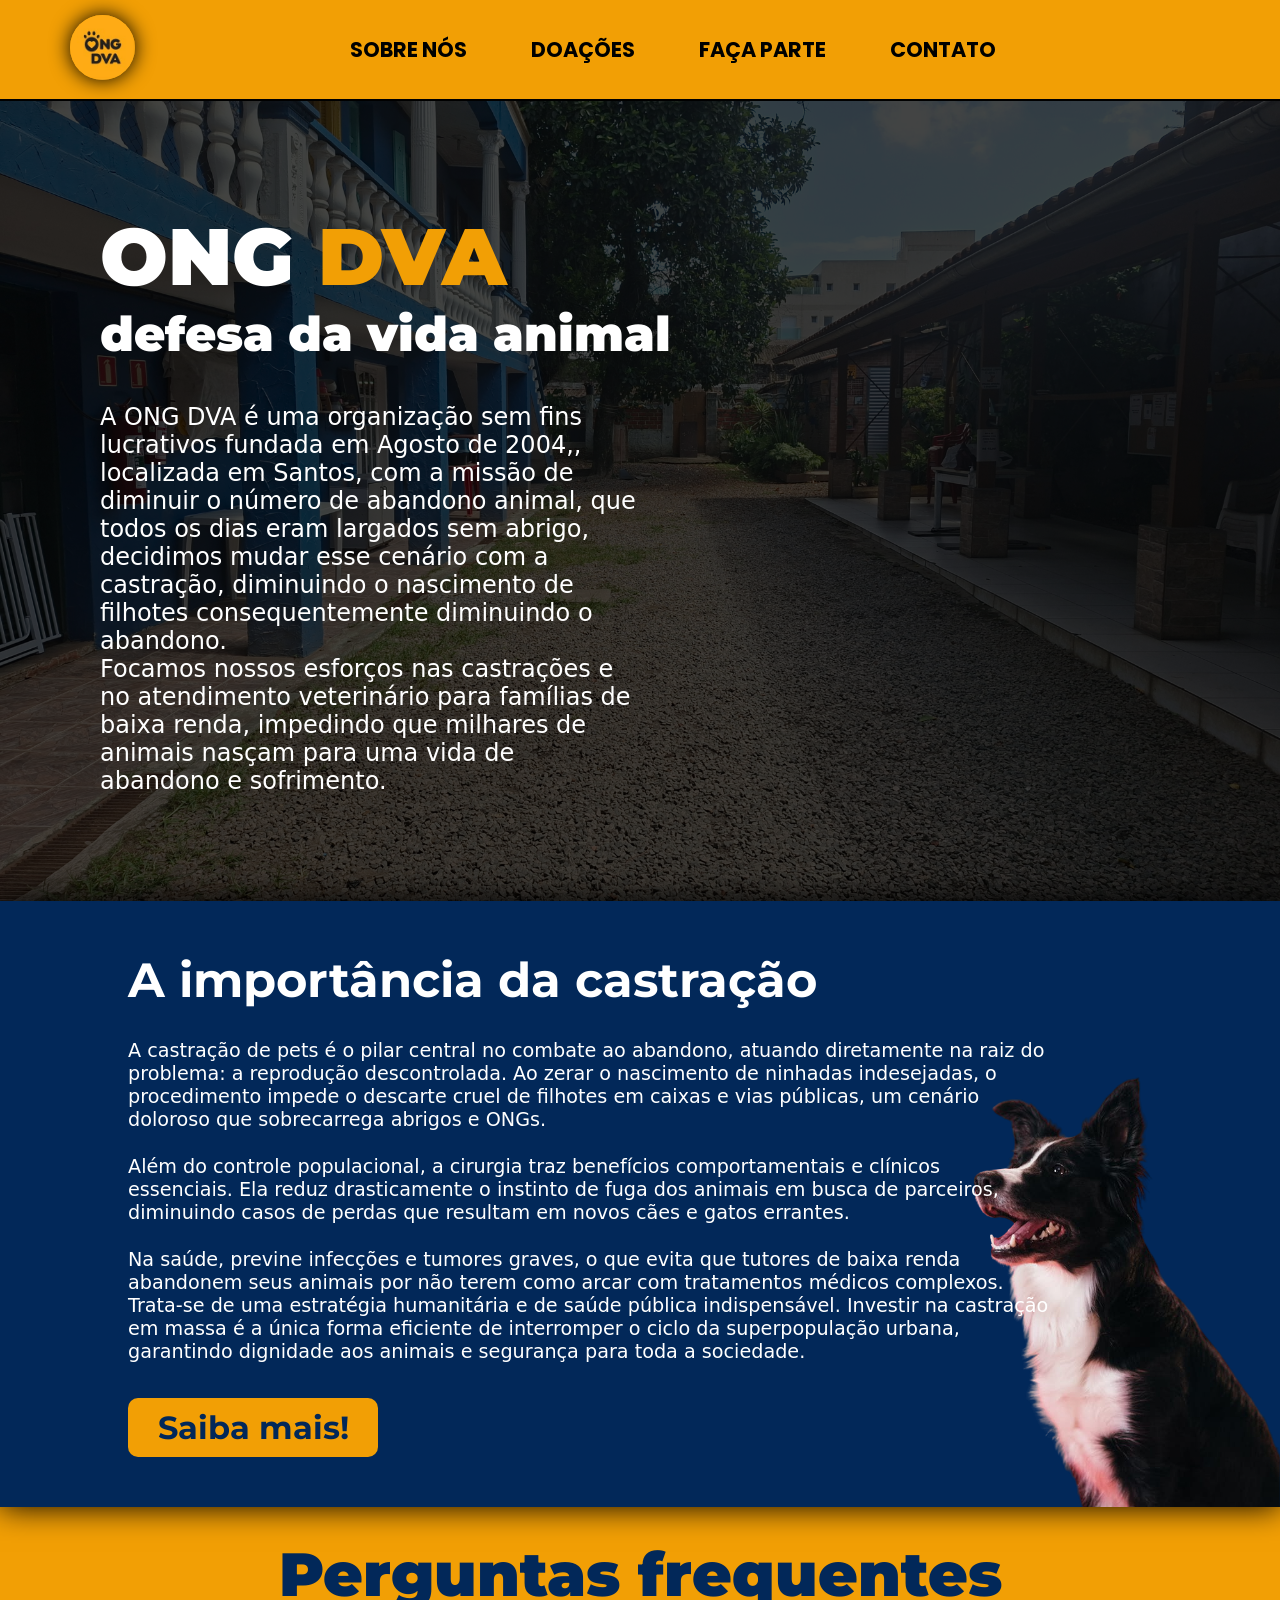
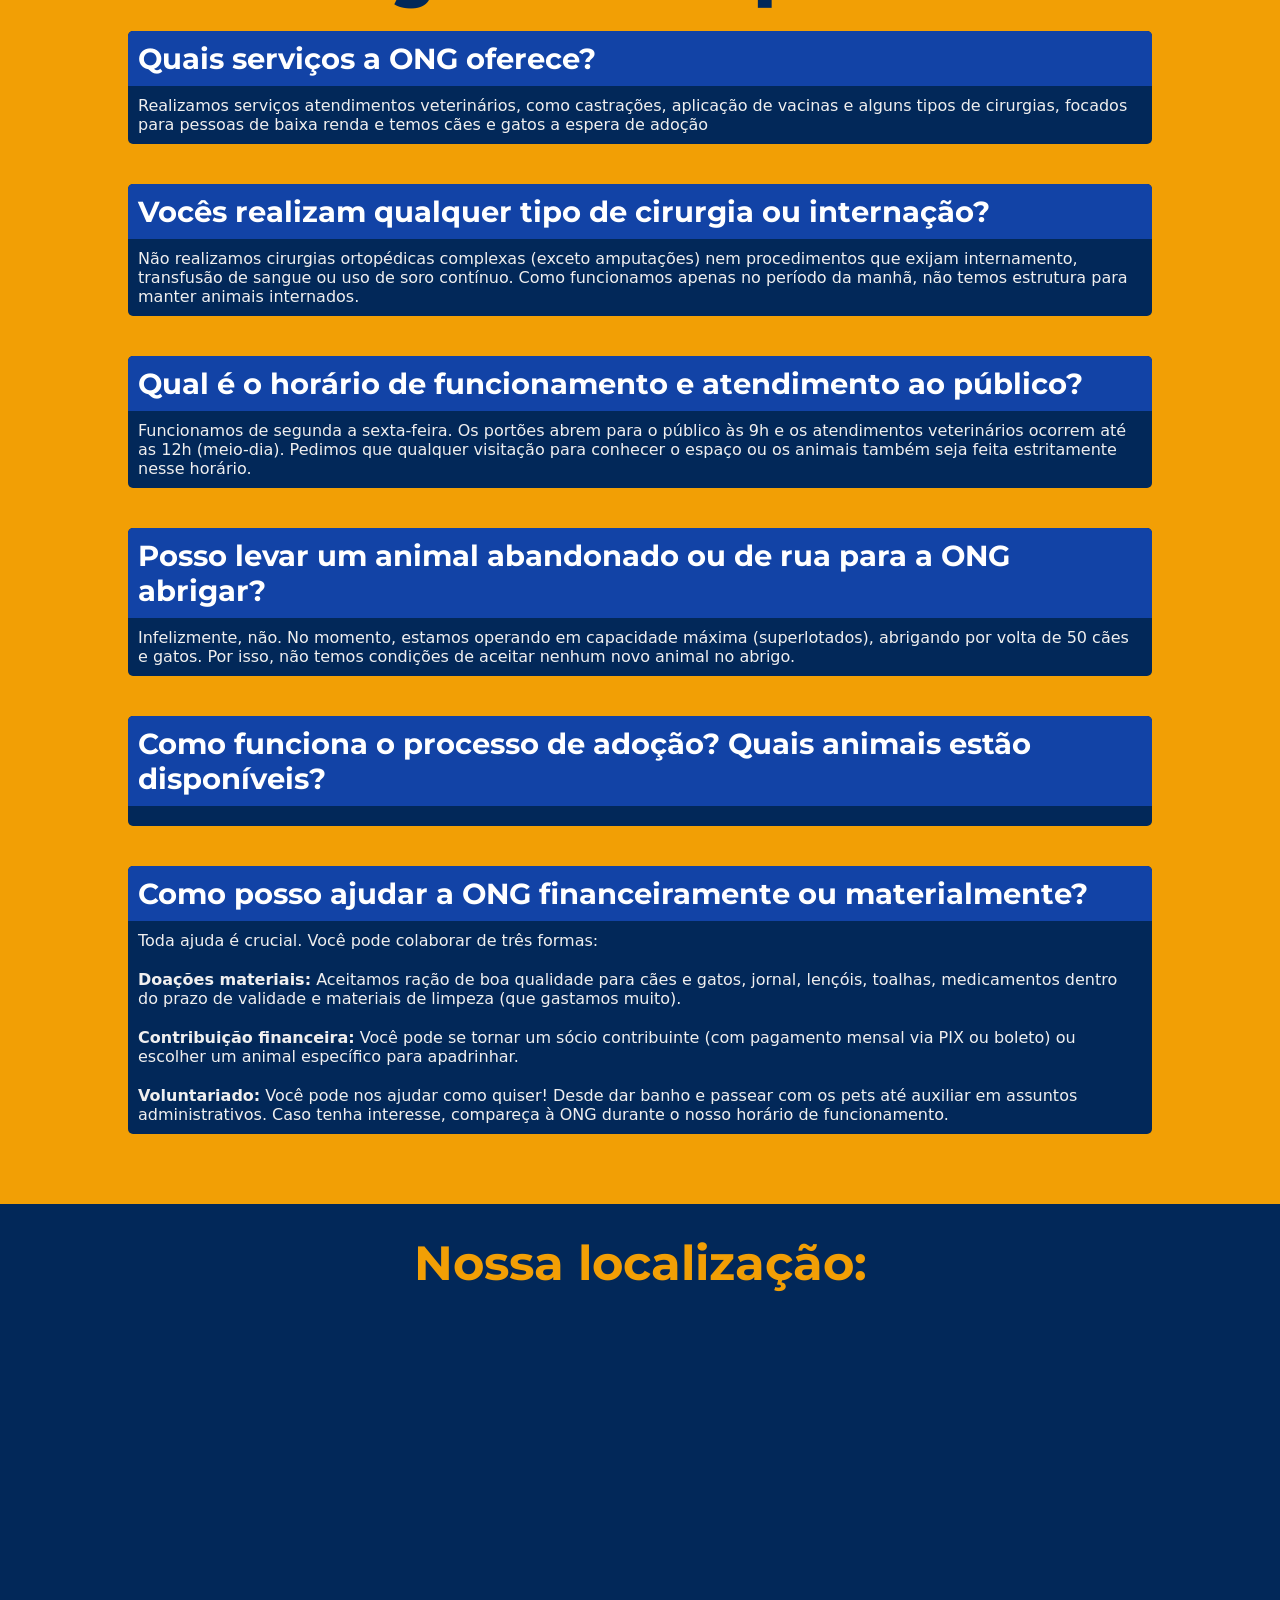
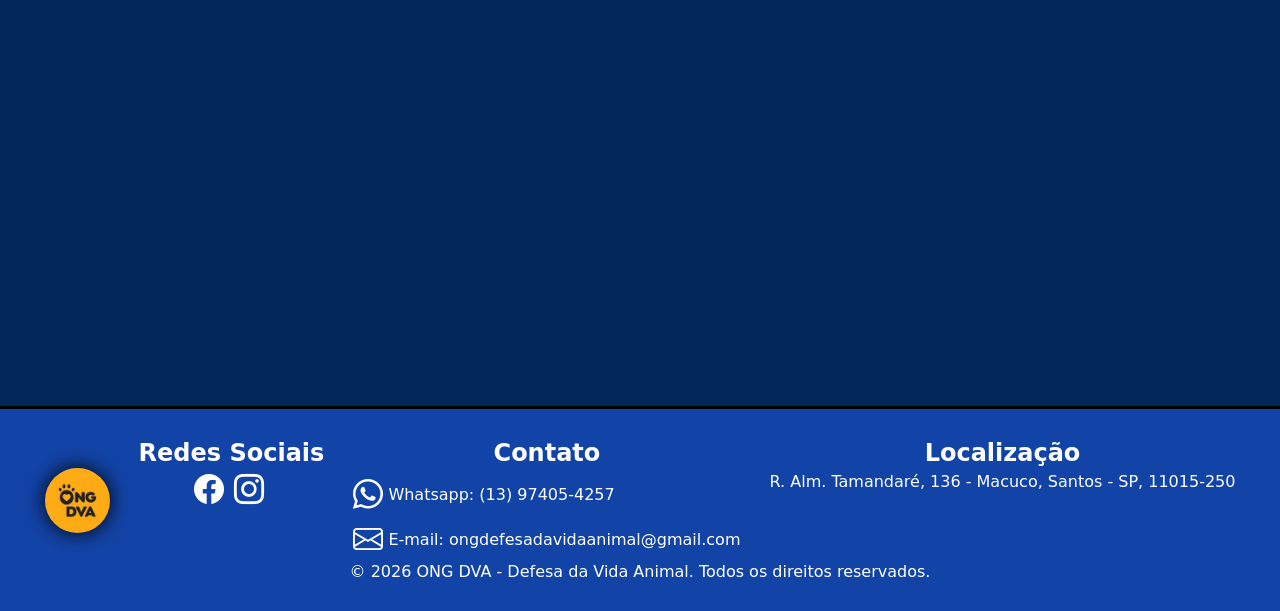
==== index.html @ ba65dbc0 "Update index.html" ====
<!DOCTYPE html>
<html lang="pt-br">
<head>
    <meta charset="UTF-8">
    <meta name="viewport" content="width=device-width, initial-scale=1.0">
    <link rel="stylesheet" href="css/main.css">
    <link rel="shortcut icon" href="img/favicon.ico" type="image/x-icon">
    <link rel="stylesheet" href="https://cdn.jsdelivr.net/npm/bootstrap-icons@1.13.1/font/bootstrap-icons.min.css">
    <title>ONG DVA</title>
</head>
<body>
    <header>
        <aside>
            <a href="index.html"><img src="img/logo.jpg" alt="logo da ONG DVA" class="logo-customizada"></a>
        </aside>
        <nav>
            <ul>
                <li><a href="sobre-nos.html">SOBRE NÓS</a></li>
                <li><a href="doacoes.html">DOAÇÕES</a></li>
                <li><a href="voluntario.html">FAÇA PARTE</a></li>
                <li><a href="contato.html">CONTATO</a></li>
            </ul>
        </nav>
        <aside></aside>
    </header>
    <section id="sobre-nos">
        <aside id="texto-sobre-nos">
            <h1>ONG <span id="texto-destaque">DVA</span></h1>
            <h2>defesa da vida animal</h2>
            <p>A ONG DVA é uma organização sem fins lucrativos fundada em Agosto de 2004,, localizada em Santos, com a missão de diminuir o número de abandono animal, que todos os dias eram largados sem abrigo, decidimos mudar esse cenário com a castração, diminuindo o nascimento de filhotes consequentemente diminuindo o abandono.</p>
            <p>Focamos nossos esforços nas castrações e no atendimento veterinário para famílias de baixa renda, impedindo que milhares de animais nasçam para uma vida de abandono e sofrimento.</p>
        </aside>
    </section>
    <main>
        <section id="castracao">
            <aside id="texto-castracao">
                <h2>A importância da castração</h2>
                <p>
                    A castração de pets é o pilar central no combate ao abandono, atuando diretamente na raiz do problema: a reprodução descontrolada. Ao zerar o nascimento de ninhadas indesejadas, o procedimento impede o descarte cruel de filhotes em caixas e vias públicas, um cenário doloroso que sobrecarrega abrigos e ONGs.
                </p> <br>
                <p>
                    Além do controle populacional, a cirurgia traz benefícios comportamentais e clínicos essenciais. Ela reduz drasticamente o instinto de fuga dos animais em busca de parceiros, diminuindo casos de perdas que resultam em novos cães e gatos errantes.
                </p> <br>
                <p>
                    Na saúde, previne infecções e tumores graves, o que evita que tutores de baixa renda abandonem seus animais por não terem como arcar com tratamentos médicos complexos. Trata-se de uma estratégia humanitária e de saúde pública indispensável. Investir na castração em massa é a única forma eficiente de interromper o ciclo da superpopulação urbana, garantindo dignidade aos animais e segurança para toda a sociedade.
                </p>
                <a href="#" id="link-saiba-mais-castracao">Saiba mais!</a>
            </aside>
        </section>
        <article id="perguntas-frequentes">
            <h2>Perguntas frequentes</h2>
            <section id="perguntas-frequentes-posicionamento">
                <aside class="caixas-perguntas-frequentes">
                    <h3>Quais serviços a ONG oferece?</h3>
                    <p>Realizamos serviços atendimentos veterinários, como castrações, aplicação de vacinas e alguns tipos de cirurgias, focados para pessoas de baixa renda e temos cães e gatos a espera de adoção</p>
                </aside>
                <aside class="caixas-perguntas-frequentes">
                    <h3>Vocês realizam qualquer tipo de cirurgia ou internação?</h3>
                    <p>Não realizamos cirurgias ortopédicas complexas (exceto amputações) nem procedimentos que exijam internamento, transfusão de sangue ou uso de soro contínuo. Como funcionamos apenas no período da manhã, não temos estrutura para manter animais internados.</p>
                </aside>
                <aside class="caixas-perguntas-frequentes">
                    <h3>Qual é o horário de funcionamento e atendimento ao público?</h3>
                    <p>Funcionamos de segunda a sexta-feira. Os portões abrem para o público às 9h e os atendimentos veterinários ocorrem até as 12h (meio-dia). Pedimos que qualquer visitação para conhecer o espaço ou os animais também seja feita estritamente nesse horário.</p>
                </aside>
                <aside class="caixas-perguntas-frequentes">
                    <h3>Posso levar um animal abandonado ou de rua para a ONG abrigar?</h3>
                    <p>Infelizmente, não. No momento, estamos operando em capacidade máxima (superlotados), abrigando por volta de 50 cães e gatos. Por isso, não temos condições de aceitar nenhum novo animal no abrigo.</p>
                </aside>
                <aside class="caixas-perguntas-frequentes">
                    <h3>Como funciona o processo de adoção? Quais animais estão disponíveis?</h3>
                    <p></p>
                </aside>
                <aside class="caixas-perguntas-frequentes">
                    <h3>Como posso ajudar a ONG financeiramente ou materialmente?</h3>
                    <p>Toda ajuda é crucial. Você pode colaborar de três formas:</p>
                    <ul>
                        <li><b>Doações materiais:</b> Aceitamos ração de boa qualidade para cães e gatos, jornal, lençóis, toalhas, medicamentos dentro do prazo de validade e materiais de limpeza (que gastamos muito).</li>
                        <li><b>Contribuição financeira:</b> Você pode se tornar um sócio contribuinte (com pagamento mensal via PIX ou boleto) ou escolher um animal específico para apadrinhar.</li>
                        <li><b>Voluntariado:</b> Você pode nos ajudar como quiser! Desde dar banho e passear com os pets até auxiliar em assuntos administrativos. Caso tenha interesse, compareça à ONG durante o nosso horário de funcionamento.</li>
                    </ul>
                </aside>
            </section>
        </article>
        <article id="localizacao">
            <h2>Nossa localização:</h2>
            <iframe src="https://www.google.com/maps/embed?pb=!1m18!1m12!1m3!1d3645.978477484221!2d-46.309257699999996!3d-23.961201199999994!2m3!1f0!2f0!3f0!3m2!1i1024!2i768!4f13.1!3m3!1m2!1s0x94ce03b6b7992363%3A0x129e74a669c9f2c8!2sONG%20Defesa%20da%20Vida%20Animal!5e0!3m2!1spt-BR!2sbr!4v1779477506217!5m2!1spt-BR!2sbr" width="80%" height="650" style="border:0;" allowfullscreen="" loading="lazy" referrerpolicy="no-referrer-when-downgrade"></iframe>
        </article>
    </main>
    <footer>
        <div id="posicao-footer">
            <img src="img/logo.jpg" alt="logo da ONG DVA" class="logo-customizada">
            <aside class="footer-box">
                <h3>Redes Sociais</h3>
                <a href=""><i class="bi bi-facebook"></i></a>
                <a href=""><i class="bi bi-instagram"></i></a>
            </aside>
            <aside class="footer-box">
                <h3>Contato</h3>
                <div class="contato">
                    <i class="bi bi-whatsapp"></i>
                    <p>Whatsapp: (13) 97405-4257</p>
                </div>
                <div class="contato">
                    <i class="bi bi-envelope"></i>
                    <p>E-mail: ongdefesadavidaanimal@gmail.com</p>
                </div>
            </aside>
            <aside class="footer-box">
                <h3>Localização</h3>
                <p>R. Alm. Tamandaré, 136 - Macuco, Santos - SP, 11015-250</p>
            </aside>
        </div>
        <p>© 2026 ONG DVA - Defesa da Vida Animal. Todos os direitos reservados.</p>
    </footer>
</body>
</html>
---- css/main.css ----
@import url('https://fonts.googleapis.com/css2?family=Nunito:ital,wght@0,200..1000;1,200..1000&display=swap');

@import url('https://fonts.googleapis.com/css2?family=Montserrat:ital,wght@0,100..900;1,100..900&display=swap');

@import url('https://fonts.googleapis.com/css2?family=Poppins:ital,wght@0,100;0,200;0,300;0,400;0,500;0,600;0,700;0,800;0,900;1,100;1,200;1,300;1,400;1,500;1,600;1,700;1,800;1,900&display=swap');

@import url("https://cdn.jsdelivr.net/npm/bootstrap-icons@1.13.1/font/bootstrap-icons.min.css");

:root{ /* Isso são variáveis no CSS */
    --cor-de-fundo: #f29f05;
    --laranja-secundario-claro: #f28705;
    --marrom-secundario: #734a27;
    --cor-titulo: #022859;
    --azul-claro: #1243a6;
    --fonte-titulo: "Montserrat", sans-serif;
    --fonte-secundaria: "Poppins", sans-serif;
}

*{  /* Isso é reset no CSS da página, então eu deixei todos os itens com 0 de margin e padding, fica mais fácil de trabalhar */
    margin: 0px;
    padding: 0px;
    box-sizing: border-box; 
}
body{
    background-color: var(--cor-de-fundo); /* Como se utiliza a varivel */
    font-family: system-ui, -apple-system, BlinkMacSystemFont, 'Segoe UI', Roboto, Oxygen, Ubuntu, Cantarell, 'Open Sans', 'Helvetica Neue', sans-serif;
}

/* Começo do header */

header{
    padding: 15px 70px;
    display: flex; /* Isso é um posicionamento de página chamado Flexbox */
    justify-content: space-between; /* esse justify é uma forma de falar pro flex box, como vai ficar o posicionamento */
    border-bottom: 2px solid black;
}
.logo-customizada{
    border-radius: 50%; /* Arredondamento das bordas do bloco */
    width: 65px;
    height: 65px;
    /*border: 2px solid black; /* borda */
    box-shadow: 0px 0px 20px black;
    align-self: center;
}
nav{
    width: 700px;
    display: flex;
    justify-content: space-between;
    align-items: center;
    gap: 10px; /* Gap é o quanto vai ficar a distancia de cada elemento que está sendo aplicado o flexbox */
}
nav > ul{
    width: 100%;
    display: flex;
    justify-content: space-between;
    list-style-type: none; /* Isso aqui tira as bolinhas que ficam quando se cria a lista */
    font-family: var(--fonte-secundaria); /* Exemplo de como se utiliza uma varivel de fonte */
    font-weight: bold;
    font-size: 1.3em; /* "em" é um tipo de medida, como o px por exemplo */
    
}
nav > ul > li > a{
    transition: 0.5s; /* transition serve para dizer o tempo que a animação do hover, vai durar, quanto mais você colocar, mas lento vai ficar a transição para a propriedade que foi colocada no hover */
    padding: 10px 17px;
    border-radius: 20px;
    color: black;
    text-decoration: none; /* o link fica com um faixa embaixo como padrão, isso aqui tira essa faixa */
}
nav > ul > li > a:hover{
    box-shadow: 0px 0px 30px black;
}

/* Começo do main */

#sobre-nos{
    width: 100%;
    height: 800px;
    background-size: cover;
    background-position: center;
    background-repeat: no-repeat;
    background-image: url(../img/ong-dva-entrada.jpg);
}
#texto-sobre-nos{
    padding: 100px;
    background-color: rgba(0, 0, 0, 0.733);
    display: flex;
    flex-direction: column;
    justify-content: center;
    width: 100%;
    height: 100%;
}
#texto-sobre-nos > h1, 
#texto-sobre-nos > h2{
    color: white;
    font-family: var(--fonte-titulo);
    font-weight: 900;
}
#texto-sobre-nos > h1{
    font-size: 5em;    
}
#texto-sobre-nos > h2{
    font-size: 3em;
    margin-bottom: 40px;
}
#texto-sobre-nos > p{
    font-size: 1.5em;
    color: white;
    width: 50%;
}
#texto-destaque{
    color: var(--cor-de-fundo);
}

#castracao{
    
    background-color: var(--cor-titulo);
    background-image: url(../img/dog-background.png);
    background-repeat: no-repeat;
    background-position: right bottom;
    background-size: 400px;

    box-shadow: 0px 0px 30px black;
}

#texto-castracao{
    color: white;
    margin: auto;
    padding: 50px 0px;
    width: 80%;
    display: flex;
    flex-direction: column;
    justify-content: space-between;
}
#texto-castracao > h2{
    font-family: var(--fonte-titulo);
    font-size: 3em;
    margin-bottom: 30px;
}
#texto-castracao > p{
    font-size: 1.2em;
    margin-bottom: 5px;
    width: 90%;
}
#link-saiba-mais-castracao{
    text-decoration: none;
    background-color: var(--cor-de-fundo);
    width: 250px;
    text-align: center;
    font-family: var(--fonte-titulo);
    font-size: 2em;
    font-weight: bolder;
    color: var(--cor-titulo);
    padding: 10px 20px;
    border-radius: 10px;
    margin-top: 30px;
}
#perguntas-frequentes{
    margin-top: 30px;
}
#perguntas-frequentes > h2{
    text-align: center;
    font-size: 3.8em;
    font-family: var(--fonte-titulo);
    color: var(--cor-titulo);
    font-weight: 900;
}
#perguntas-frequentes-posicionamento{
    display: flex;
    justify-content: space-evenly;
    flex-wrap: wrap;

}
.caixas-perguntas-frequentes{
    width: 80%;
    display: flex;
    flex-direction: column;
    margin: 20px;
    background-color: var(--cor-titulo);
    color: black;
    border-radius: 5px;
    overflow: hidden;
}
.caixas-perguntas-frequentes > h3{
    background-color: var(--azul-claro);
    padding: 10px;
    color: white;
    font-family: var(--fonte-titulo);
    font-size: 1.8em;
}
.caixas-perguntas-frequentes > p, li{
    padding: 10px;
    color: rgb(240, 239, 239);
}
#localizacao{
    margin-top: 50px;
    text-align: center;
    background-color: var(--cor-titulo);
    padding: 30px 0px;
}
#localizacao > h2{
    font-family: var(--fonte-titulo);
    font-size: 3em;
    margin-bottom: 30px;
    color: var(--cor-de-fundo);
}
/* Começo do footer */

footer{
    background-color: var(--azul-claro);
    color: white;
    padding: 0px 10px 10px 10px;
    text-align: center;
    padding: 30px;
    border-top: 3px solid black;
}
#posicao-footer{
    display: flex;
    justify-content: space-around;
}
.bi {
    color: white;
    font-size: 30px;
    margin: 5px 5px 5px 0px;
}
.footer-box > h3{
    margin-bottom: 5px;
    font-size: 1.5em;
}
.contato{
    display: flex;
    align-items: center;
}
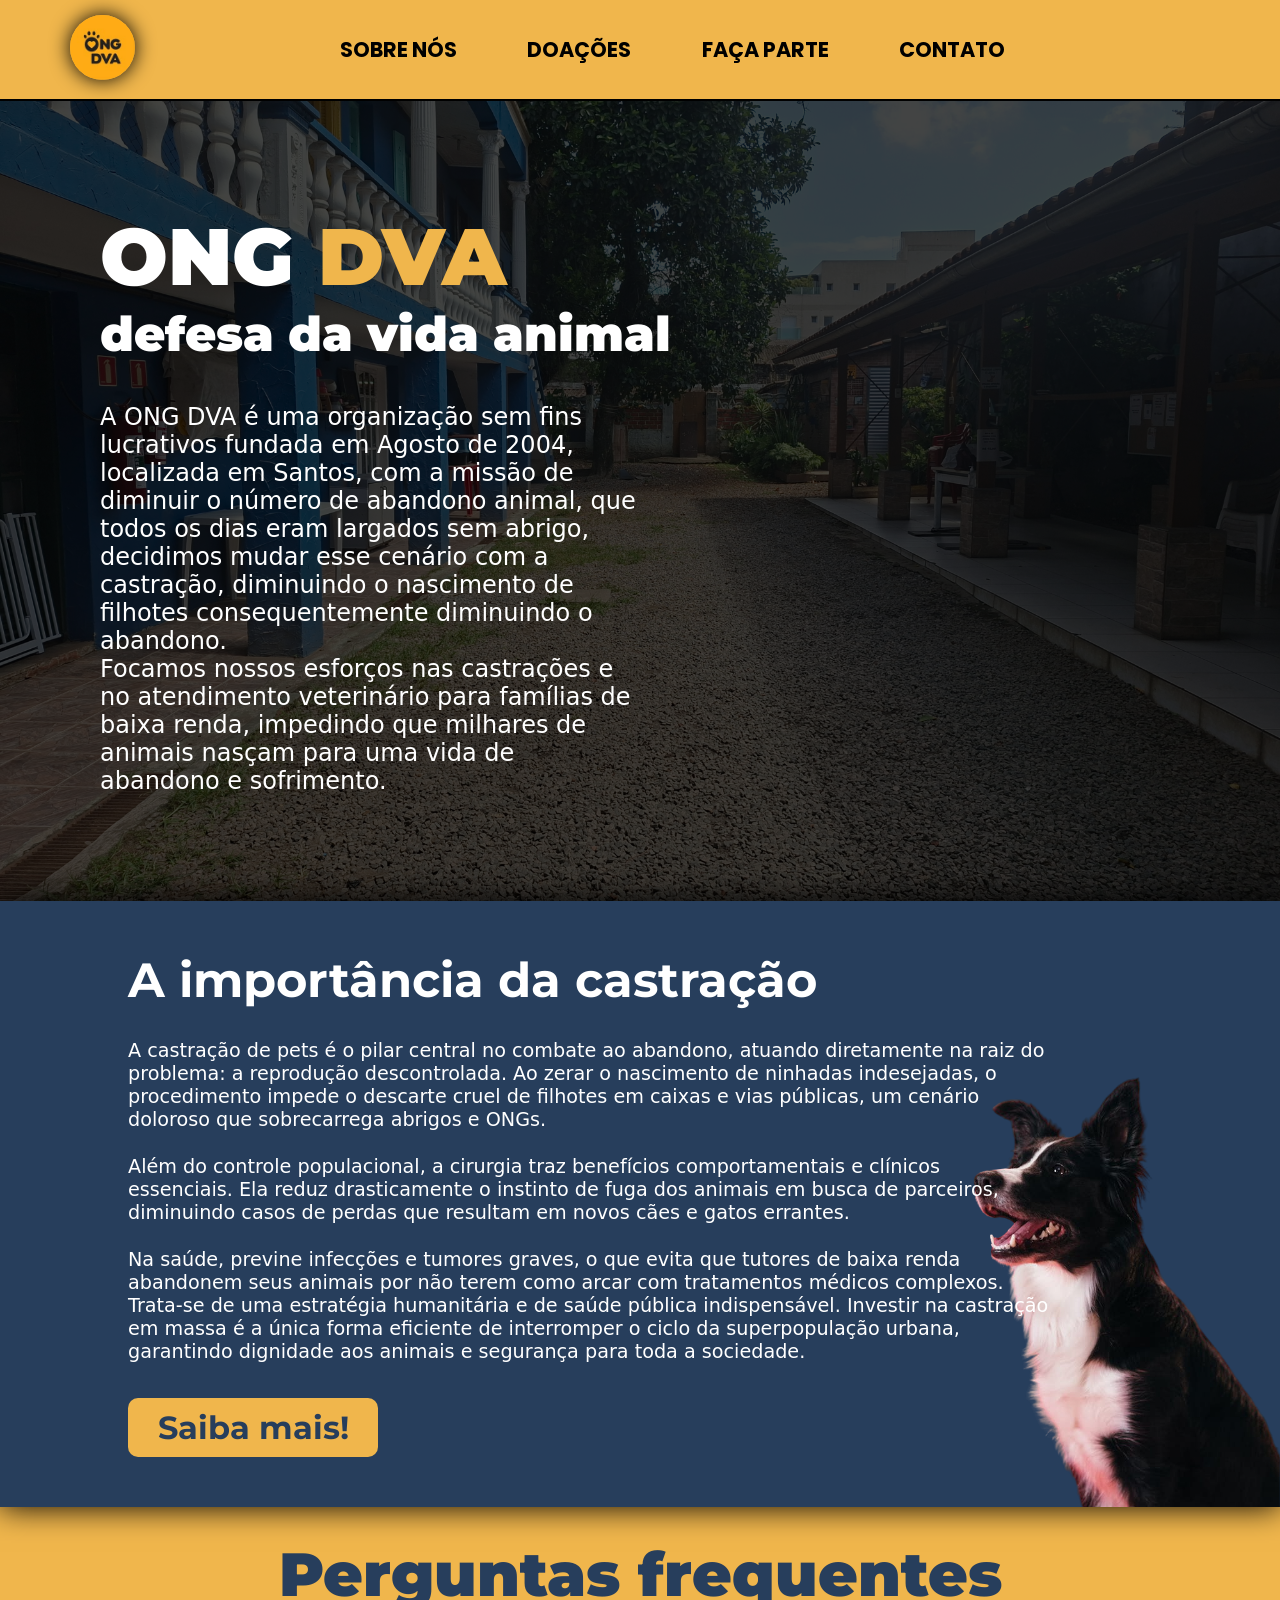
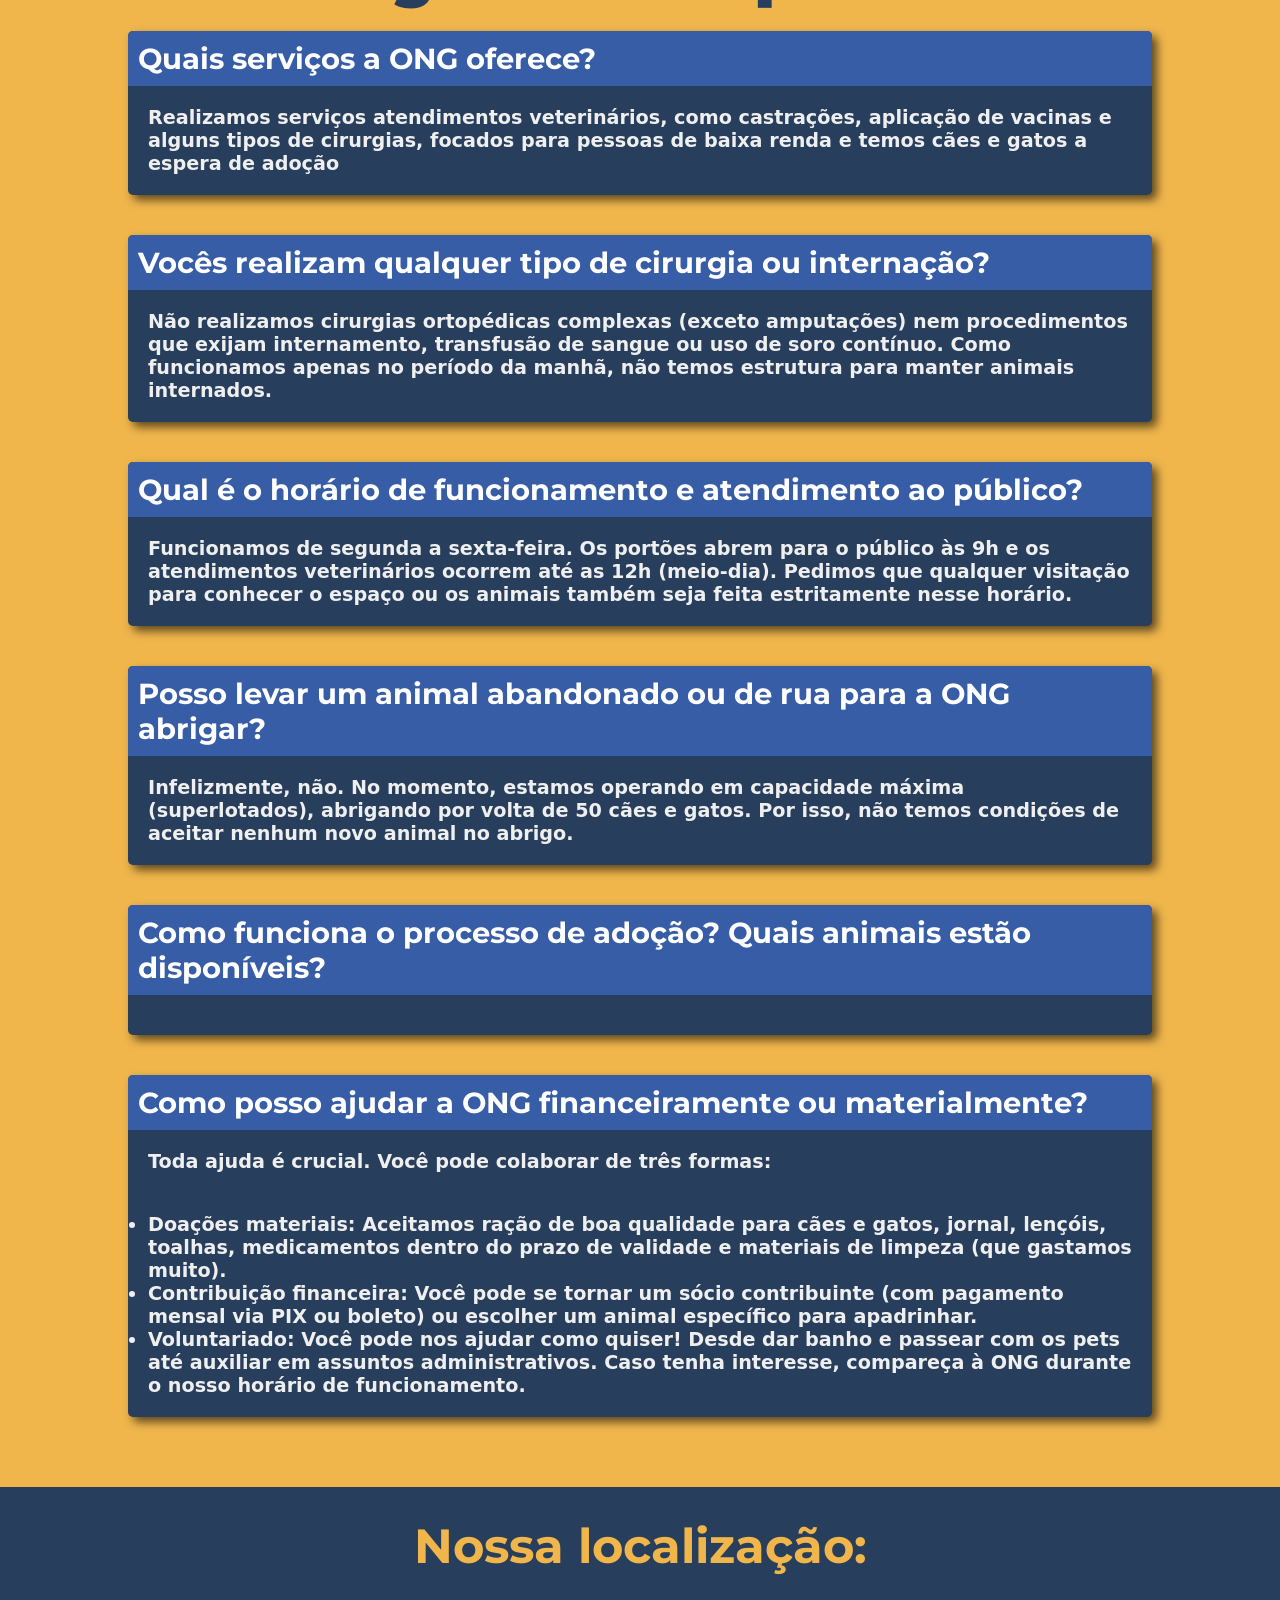
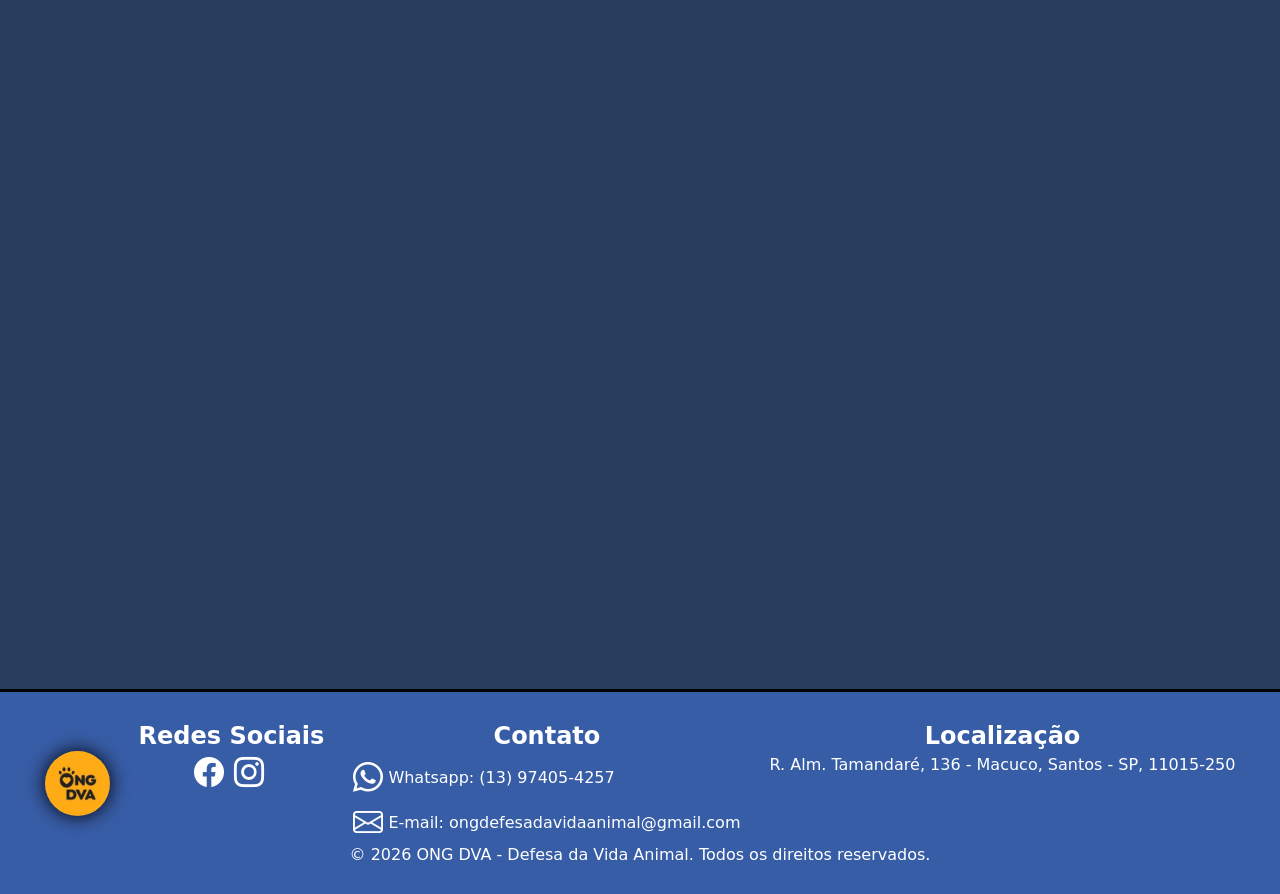
==== commit f1d0e007: "d" ====
--- a/index.html
+++ b/index.html
@@ -27,7 +27,7 @@
         <aside id="texto-sobre-nos">
             <h1>ONG <span id="texto-destaque">DVA</span></h1>
             <h2>defesa da vida animal</h2>
-            <p>A ONG DVA é uma organização sem fins lucrativos fundada em Agosto de 2004,, localizada em Santos, com a missão de diminuir o número de abandono animal, que todos os dias eram largados sem abrigo, decidimos mudar esse cenário com a castração, diminuindo o nascimento de filhotes consequentemente diminuindo o abandono.</p>
+            <p>A ONG DVA é uma organização sem fins lucrativos fundada em Agosto de 2004, localizada em Santos, com a missão de diminuir o número de abandono animal, que todos os dias eram largados sem abrigo, decidimos mudar esse cenário com a castração, diminuindo o nascimento de filhotes consequentemente diminuindo o abandono.</p>
             <p>Focamos nossos esforços nas castrações e no atendimento veterinário para famílias de baixa renda, impedindo que milhares de animais nasçam para uma vida de abandono e sofrimento.</p>
         </aside>
     </section>
--- a/css/main.css
+++ b/css/main.css
@@ -7,11 +7,11 @@
 @import url("https://cdn.jsdelivr.net/npm/bootstrap-icons@1.13.1/font/bootstrap-icons.min.css");
 
 :root{ /* Isso são variáveis no CSS */
-    --cor-de-fundo: #f29f05;
+    --cor-de-fundo: #f0b64c;
     --laranja-secundario-claro: #f28705;
     --marrom-secundario: #734a27;
-    --cor-titulo: #022859;
-    --azul-claro: #1243a6;
+    --cor-titulo: #273e5c;
+    --azul-claro: #385da7;
     --fonte-titulo: "Montserrat", sans-serif;
     --fonte-secundaria: "Poppins", sans-serif;
 }
@@ -156,6 +156,10 @@
 }
 #perguntas-frequentes{
     margin-top: 30px;
+    background-image: url(../img/cleber.png);
+    background-repeat: no-repeat;
+    background-position-x: 1580px;
+    background-attachment: fixed;
 }
 #perguntas-frequentes > h2{
     text-align: center;
@@ -179,6 +183,7 @@
     color: black;
     border-radius: 5px;
     overflow: hidden;
+    box-shadow: 5px 5px 10px rgba(0, 0, 0, 0.61);
 }
 .caixas-perguntas-frequentes > h3{
     background-color: var(--azul-claro);
@@ -187,9 +192,17 @@
     font-family: var(--fonte-titulo);
     font-size: 1.8em;
 }
-.caixas-perguntas-frequentes > p, li{
-    padding: 10px;
+.caixas-perguntas-frequentes > p{
+    padding: 20px;
     color: rgb(240, 239, 239);
+    font-size: 1.2em;
+    font-weight: bold;
+}
+.caixas-perguntas-frequentes > ul{
+    padding: 20px;
+    color: rgb(240, 239, 239);
+    font-size: 1.2em;
+    font-weight: bold;
 }
 #localizacao{
     margin-top: 50px;
@@ -208,7 +221,7 @@
 footer{
     background-color: var(--azul-claro);
     color: white;
-    padding: 0px 10px 10px 10px;
+    padding: 0px 11px 10px 10px;
     text-align: center;
     padding: 30px;
     border-top: 3px solid black;
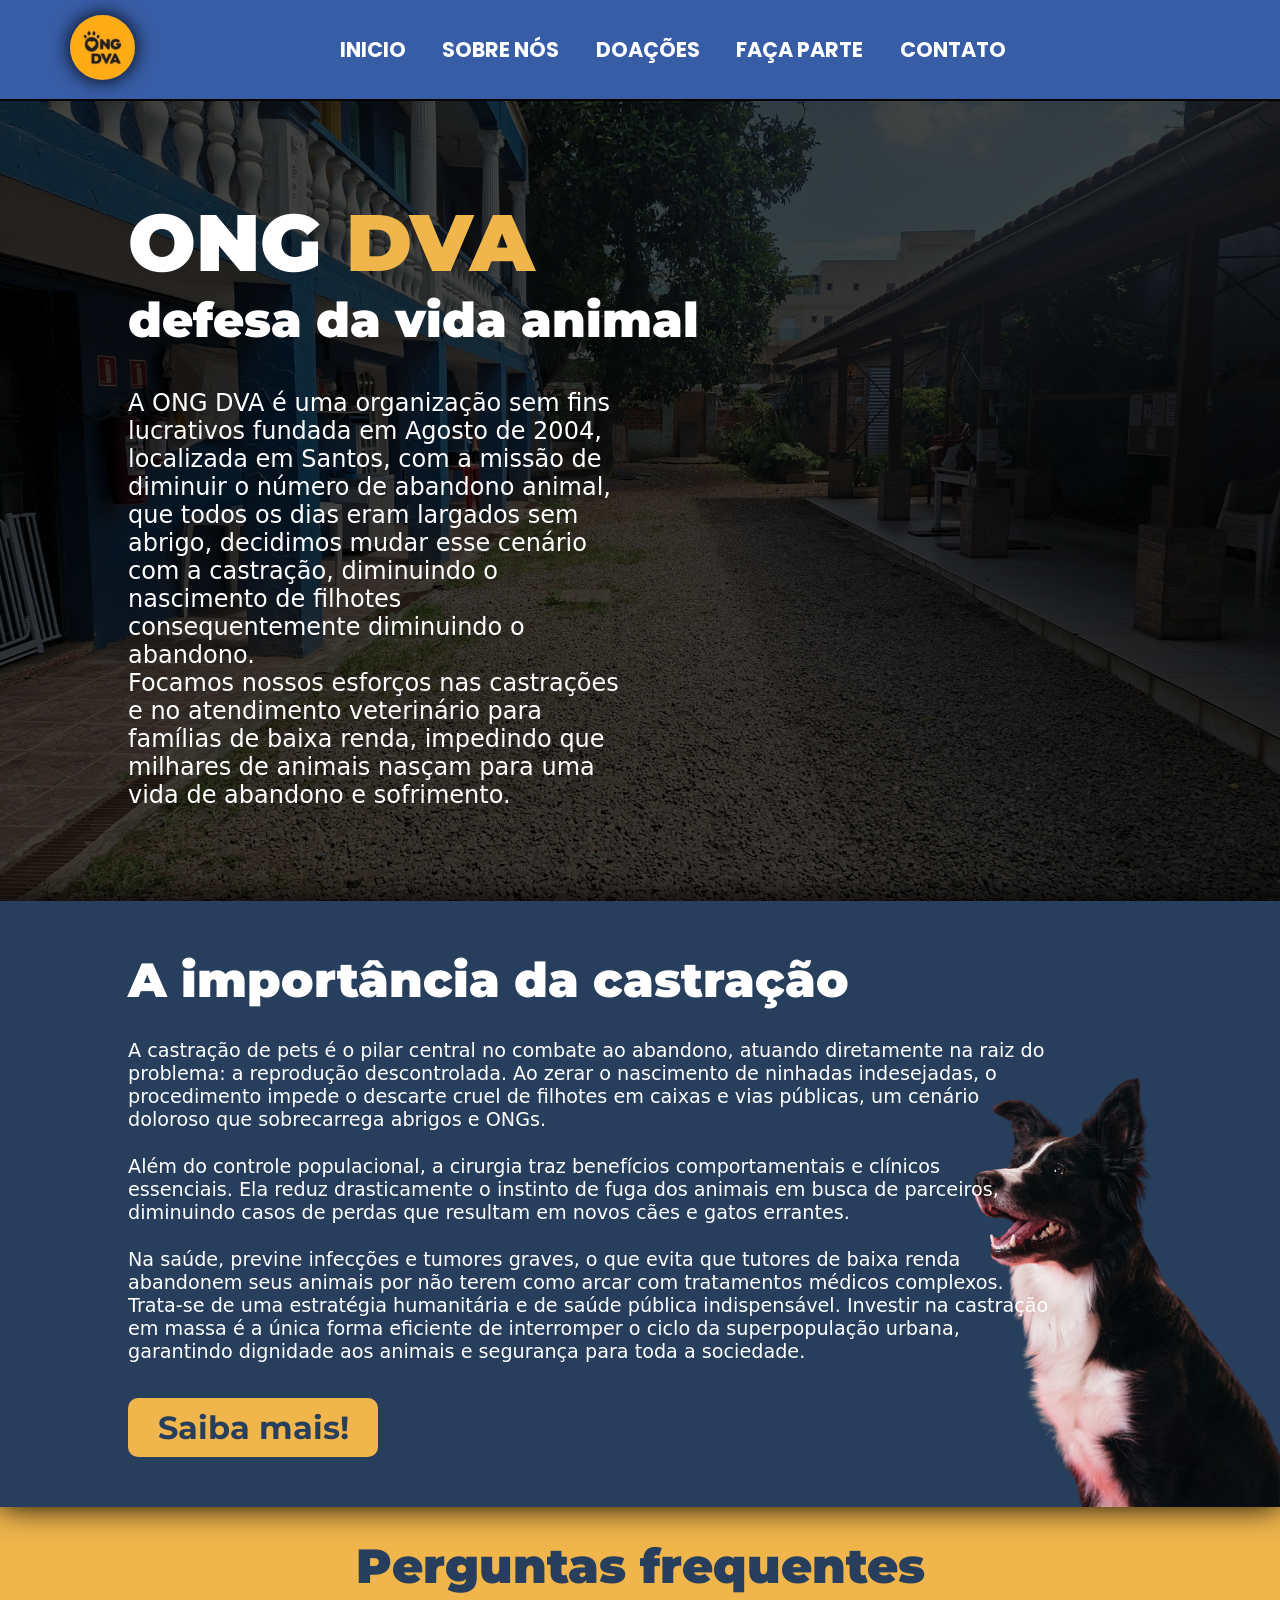
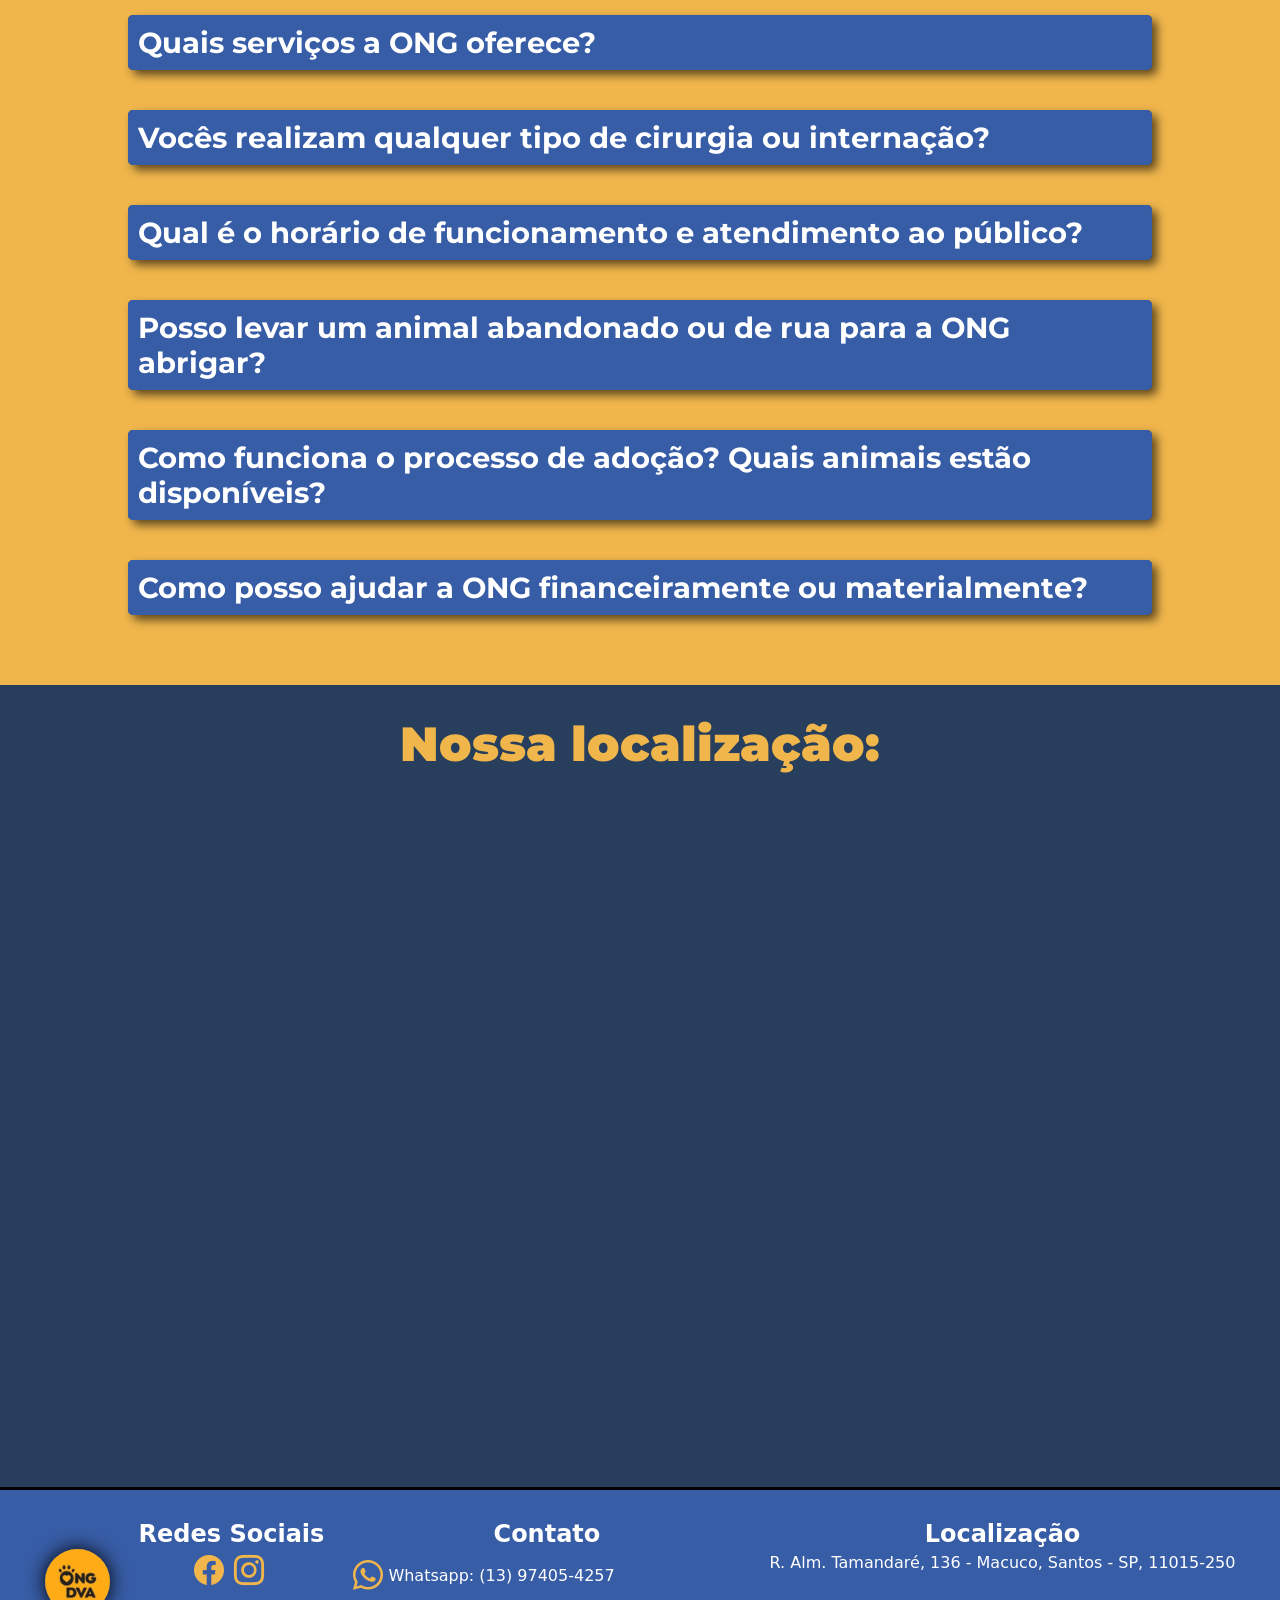
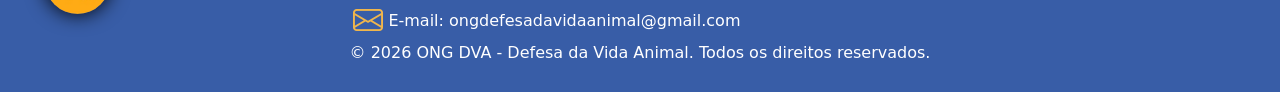
==== commit 6151bfbb: "Alterações Alterações feitas com base no que foi passado pelo professor de design e implementação de" ====
--- a/index.html
+++ b/index.html
@@ -15,6 +15,7 @@
         </aside>
         <nav>
             <ul>
+                <li><a href="index.html">INICIO</a></li>
                 <li><a href="sobre-nos.html">SOBRE NÓS</a></li>
                 <li><a href="doacoes.html">DOAÇÕES</a></li>
                 <li><a href="voluntario.html">FAÇA PARTE</a></li>
@@ -51,33 +52,57 @@
             <h2>Perguntas frequentes</h2>
             <section id="perguntas-frequentes-posicionamento">
                 <aside class="caixas-perguntas-frequentes">
-                    <h3>Quais serviços a ONG oferece?</h3>
-                    <p>Realizamos serviços atendimentos veterinários, como castrações, aplicação de vacinas e alguns tipos de cirurgias, focados para pessoas de baixa renda e temos cães e gatos a espera de adoção</p>
+                    <div id="pergunta-a" onclick="abrirCaixa('a')">
+                        <h3>Quais serviços a ONG oferece?</h3>
+                    </div>
+                    <div id="resposta-a" class="resposta-pergunta-frequente">
+                        <p>Realizamos serviços atendimentos veterinários, como castrações, aplicação de vacinas e alguns tipos de cirurgias, focados para pessoas de baixa renda e temos cães e gatos a espera de adoção</p>
+                    </div>
                 </aside>
                 <aside class="caixas-perguntas-frequentes">
-                    <h3>Vocês realizam qualquer tipo de cirurgia ou internação?</h3>
-                    <p>Não realizamos cirurgias ortopédicas complexas (exceto amputações) nem procedimentos que exijam internamento, transfusão de sangue ou uso de soro contínuo. Como funcionamos apenas no período da manhã, não temos estrutura para manter animais internados.</p>
+                    <div id="pergunta-b" onclick="abrirCaixa('b')">
+                        <h3>Vocês realizam qualquer tipo de cirurgia ou internação?</h3>
+                    </div>
+                    <div id="resposta-b" class="resposta-pergunta-frequente">
+                        <p>Não realizamos cirurgias ortopédicas complexas (exceto amputações) nem procedimentos que exijam internamento, transfusão de sangue ou uso de soro contínuo. Como funcionamos apenas no período da manhã, não temos estrutura para manter animais internados.</p>
+                    </div>
                 </aside>
                 <aside class="caixas-perguntas-frequentes">
-                    <h3>Qual é o horário de funcionamento e atendimento ao público?</h3>
-                    <p>Funcionamos de segunda a sexta-feira. Os portões abrem para o público às 9h e os atendimentos veterinários ocorrem até as 12h (meio-dia). Pedimos que qualquer visitação para conhecer o espaço ou os animais também seja feita estritamente nesse horário.</p>
+                    <div id="pergunta-c" onclick="abrirCaixa('c')">
+                        <h3>Qual é o horário de funcionamento e atendimento ao público?</h3>
+                    </div>
+                    <div id="resposta-c" class="resposta-pergunta-frequente">
+                        <p>Funcionamos de segunda a sexta-feira. Os portões abrem para o público às 9h e os atendimentos veterinários ocorrem até as 12h (meio-dia). Pedimos que qualquer visitação para conhecer o espaço ou os animais também seja feita estritamente nesse horário.</p>
+                    </div>
                 </aside>
                 <aside class="caixas-perguntas-frequentes">
-                    <h3>Posso levar um animal abandonado ou de rua para a ONG abrigar?</h3>
-                    <p>Infelizmente, não. No momento, estamos operando em capacidade máxima (superlotados), abrigando por volta de 50 cães e gatos. Por isso, não temos condições de aceitar nenhum novo animal no abrigo.</p>
+                    <div id="pergunta-d" onclick="abrirCaixa('d')">
+                        <h3>Posso levar um animal abandonado ou de rua para a ONG abrigar?</h3>
+                    </div>
+                    <div id="resposta-d" class="resposta-pergunta-frequente">
+                        <p>Infelizmente, não. No momento, estamos operando em capacidade máxima (superlotados), abrigando por volta de 50 cães e gatos. Por isso, não temos condições de aceitar nenhum novo animal no abrigo.</p>
+                    </div>
                 </aside>
                 <aside class="caixas-perguntas-frequentes">
-                    <h3>Como funciona o processo de adoção? Quais animais estão disponíveis?</h3>
-                    <p></p>
+                    <div id="pergunta-e" onclick="abrirCaixa('e')">
+                        <h3>Como funciona o processo de adoção? Quais animais estão disponíveis?</h3>
+                    </div>
+                    <div id="resposta-e" class="resposta-pergunta-frequente">
+                        <p></p>
+                    </div>
                 </aside>
                 <aside class="caixas-perguntas-frequentes">
-                    <h3>Como posso ajudar a ONG financeiramente ou materialmente?</h3>
-                    <p>Toda ajuda é crucial. Você pode colaborar de três formas:</p>
-                    <ul>
-                        <li><b>Doações materiais:</b> Aceitamos ração de boa qualidade para cães e gatos, jornal, lençóis, toalhas, medicamentos dentro do prazo de validade e materiais de limpeza (que gastamos muito).</li>
-                        <li><b>Contribuição financeira:</b> Você pode se tornar um sócio contribuinte (com pagamento mensal via PIX ou boleto) ou escolher um animal específico para apadrinhar.</li>
-                        <li><b>Voluntariado:</b> Você pode nos ajudar como quiser! Desde dar banho e passear com os pets até auxiliar em assuntos administrativos. Caso tenha interesse, compareça à ONG durante o nosso horário de funcionamento.</li>
-                    </ul>
+                    <div id="pergunta-f" onclick="abrirCaixa('f')">
+                        <h3>Como posso ajudar a ONG financeiramente ou materialmente?</h3>
+                    </div>
+                    <div id="resposta-f" class="resposta-pergunta-frequente">
+                        <p>Toda ajuda é crucial. Você pode colaborar de três formas:</p>
+                        <ul>
+                            <li><b>Doações materiais:</b> Aceitamos ração de boa qualidade para cães e gatos, jornal, lençóis, toalhas, medicamentos dentro do prazo de validade e materiais de limpeza (que gastamos muito).</li>
+                            <li><b>Contribuição financeira:</b> Você pode se tornar um sócio contribuinte (com pagamento mensal via PIX ou boleto) ou escolher um animal específico para apadrinhar.</li>
+                            <li><b>Voluntariado:</b> Você pode nos ajudar como quiser! Desde dar banho e passear com os pets até auxiliar em assuntos administrativos. Caso tenha interesse, compareça à ONG durante o nosso horário de funcionamento.</li>
+                        </ul>
+                    </div>
                 </aside>
             </section>
         </article>
@@ -112,5 +137,22 @@
         </div>
         <p>© 2026 ONG DVA - Defesa da Vida Animal. Todos os direitos reservados.</p>
     </footer>
+
+    <!-- Javascript -->
+
+    <script>
+            function abrirCaixa(letra) {
+                const aparecer = document.getElementById('resposta-' + letra);
+
+                // Esta linha pega o display real atual, mesmo vindo do CSS externo
+                const displayAtual = window.getComputedStyle(aparecer).display;
+
+                if (displayAtual === "none") {
+                    aparecer.style.display = "block";
+                } else {
+                    aparecer.style.display = "none";
+                }
+            }
+        </script>
 </body>
 </html>
--- a/css/main.css
+++ b/css/main.css
@@ -33,6 +33,7 @@
     display: flex; /* Isso é um posicionamento de página chamado Flexbox */
     justify-content: space-between; /* esse justify é uma forma de falar pro flex box, como vai ficar o posicionamento */
     border-bottom: 2px solid black;
+    background-color: var(--azul-claro);
 }
 .logo-customizada{
     border-radius: 50%; /* Arredondamento das bordas do bloco */
@@ -63,43 +64,47 @@
     transition: 0.5s; /* transition serve para dizer o tempo que a animação do hover, vai durar, quanto mais você colocar, mas lento vai ficar a transição para a propriedade que foi colocada no hover */
     padding: 10px 17px;
     border-radius: 20px;
-    color: black;
+    color: white;
     text-decoration: none; /* o link fica com um faixa embaixo como padrão, isso aqui tira essa faixa */
 }
 nav > ul > li > a:hover{
-    box-shadow: 0px 0px 30px black;
+    color: var(--cor-de-fundo);
 }
 
 /* Começo do main */
-
+h2{
+    font-size: 3em;
+    font-family: var(--fonte-titulo);
+    font-weight: 900;
+}
 #sobre-nos{
     width: 100%;
     height: 800px;
     background-size: cover;
     background-position: center;
     background-repeat: no-repeat;
-    background-image: url(../img/ong-dva-entrada.jpg);
+    background-image: url(../img/ong-dva-entrada.png);
 }
 #texto-sobre-nos{
-    padding: 100px;
-    background-color: rgba(0, 0, 0, 0.733);
     display: flex;
     flex-direction: column;
     justify-content: center;
-    width: 100%;
+    margin: auto;
+    width: 80%;
     height: 100%;
 }
-#texto-sobre-nos > h1, 
+#texto-sobre-nos > h1{
+    color: white;
+    font-family: var(--fonte-titulo);
+    font-weight: 900;
+}
 #texto-sobre-nos > h2{
     color: white;
-    font-family: var(--fonte-titulo);
-    font-weight: 900;
 }
 #texto-sobre-nos > h1{
     font-size: 5em;    
 }
 #texto-sobre-nos > h2{
-    font-size: 3em;
     margin-bottom: 40px;
 }
 #texto-sobre-nos > p{
@@ -132,8 +137,6 @@
     justify-content: space-between;
 }
 #texto-castracao > h2{
-    font-family: var(--fonte-titulo);
-    font-size: 3em;
     margin-bottom: 30px;
 }
 #texto-castracao > p{
@@ -156,17 +159,10 @@
 }
 #perguntas-frequentes{
     margin-top: 30px;
-    background-image: url(../img/cleber.png);
-    background-repeat: no-repeat;
-    background-position-x: 1580px;
-    background-attachment: fixed;
 }
 #perguntas-frequentes > h2{
     text-align: center;
-    font-size: 3.8em;
-    font-family: var(--fonte-titulo);
-    color: var(--cor-titulo);
-    font-weight: 900;
+    color: var(--cor-titulo);   
 }
 #perguntas-frequentes-posicionamento{
     display: flex;
@@ -185,20 +181,20 @@
     overflow: hidden;
     box-shadow: 5px 5px 10px rgba(0, 0, 0, 0.61);
 }
-.caixas-perguntas-frequentes > h3{
+.caixas-perguntas-frequentes > div > h3{
     background-color: var(--azul-claro);
     padding: 10px;
     color: white;
     font-family: var(--fonte-titulo);
     font-size: 1.8em;
 }
-.caixas-perguntas-frequentes > p{
+.caixas-perguntas-frequentes > div > p{
     padding: 20px;
     color: rgb(240, 239, 239);
     font-size: 1.2em;
     font-weight: bold;
 }
-.caixas-perguntas-frequentes > ul{
+.caixas-perguntas-frequentes > div > ul{
     padding: 20px;
     color: rgb(240, 239, 239);
     font-size: 1.2em;
@@ -211,8 +207,6 @@
     padding: 30px 0px;
 }
 #localizacao > h2{
-    font-family: var(--fonte-titulo);
-    font-size: 3em;
     margin-bottom: 30px;
     color: var(--cor-de-fundo);
 }
@@ -231,7 +225,7 @@
     justify-content: space-around;
 }
 .bi {
-    color: white;
+    color: var(--cor-de-fundo);
     font-size: 30px;
     margin: 5px 5px 5px 0px;
 }
@@ -243,3 +237,6 @@
     display: flex;
     align-items: center;
 }
+.resposta-pergunta-frequente{
+    display: none;
+}
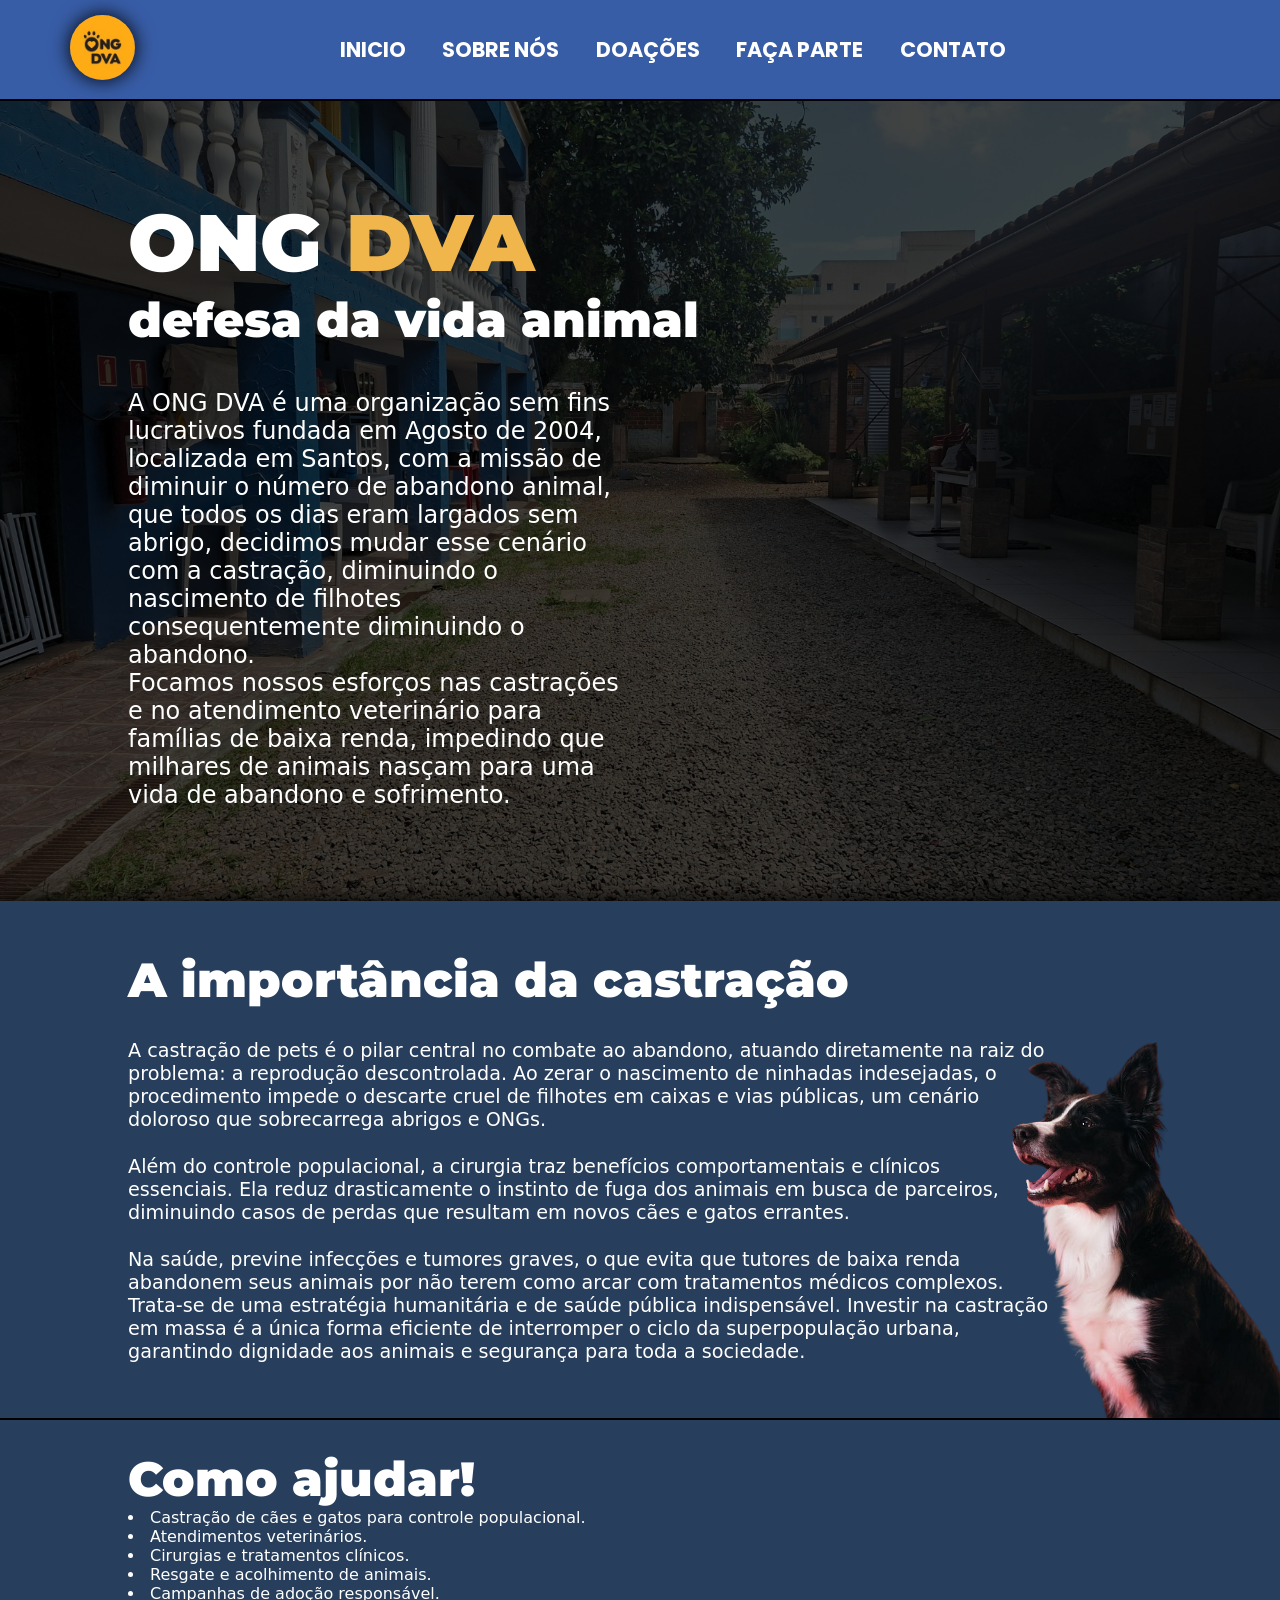
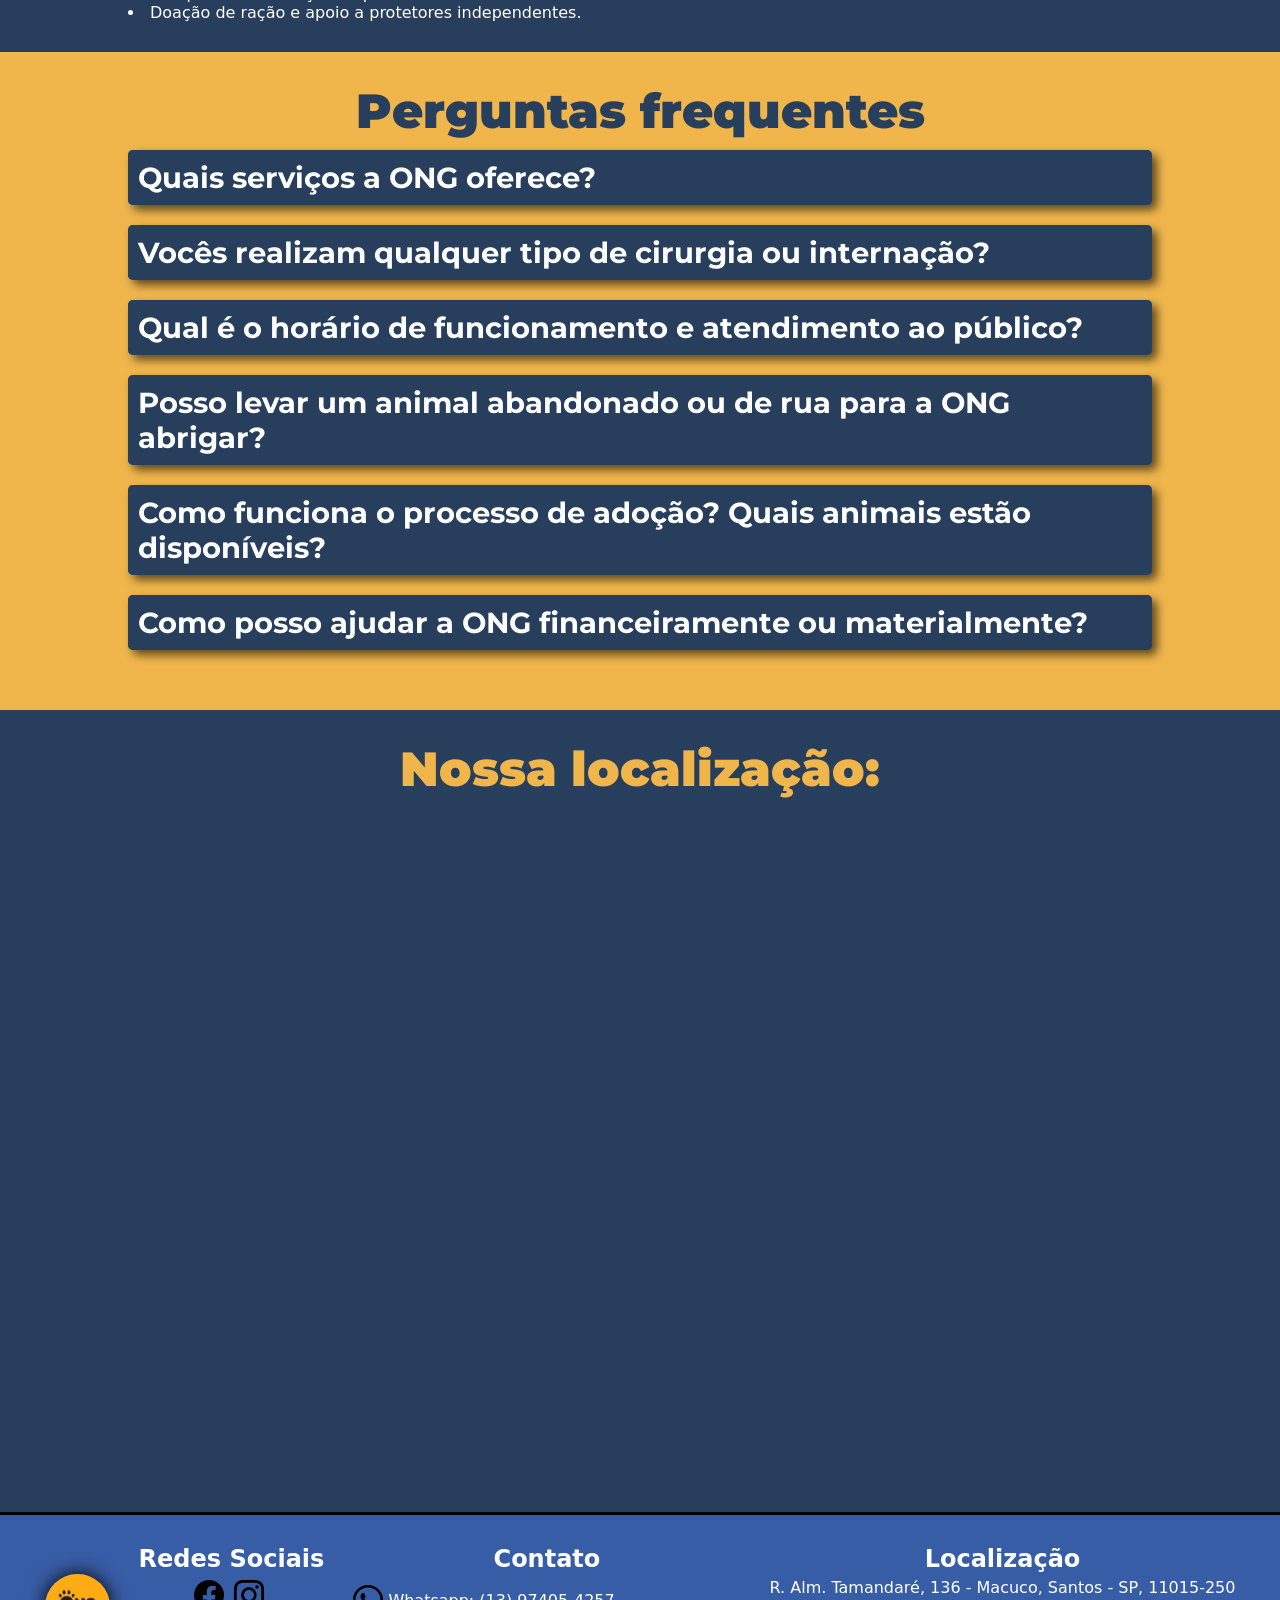
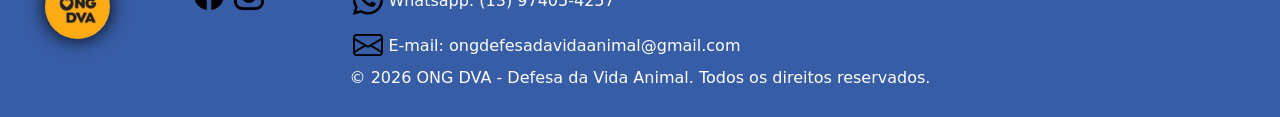
==== commit a942cede: "Alterações de sábado" ====
--- a/index.html
+++ b/index.html
@@ -45,9 +45,24 @@
                 <p>
                     Na saúde, previne infecções e tumores graves, o que evita que tutores de baixa renda abandonem seus animais por não terem como arcar com tratamentos médicos complexos. Trata-se de uma estratégia humanitária e de saúde pública indispensável. Investir na castração em massa é a única forma eficiente de interromper o ciclo da superpopulação urbana, garantindo dignidade aos animais e segurança para toda a sociedade.
                 </p>
-                <a href="#" id="link-saiba-mais-castracao">Saiba mais!</a>
-            </aside>
+                <!-- <a href="#" id="link-saiba-mais-castracao">Saiba mais!</a> -->
+            </aside>           
         </section>
+        <article id="infografico">
+            <section id="infografico-posicionamento">
+                <section id="secao-como-ajudar">
+                    <h2>Como ajudar!</h2>
+                    <ul class="lista-infografico">
+                        <li>Castração de cães e gatos para controle populacional.</li>
+                        <li>Atendimentos veterinários.</li>
+                        <li>Cirurgias e tratamentos clínicos.</li>
+                        <li>Resgate e acolhimento de animais.</li>
+                        <li>Campanhas de adoção responsável.</li>
+                        <li>Doação de ração e apoio a protetores independentes.</li>
+                    </ul>
+                </section>
+            </section>
+        </article>
         <article id="perguntas-frequentes">
             <h2>Perguntas frequentes</h2>
             <section id="perguntas-frequentes-posicionamento">
--- a/css/main.css
+++ b/css/main.css
@@ -77,6 +77,11 @@
     font-family: var(--fonte-titulo);
     font-weight: 900;
 }
+h1{
+    font-family: var(--fonte-titulo);
+    font-weight: 900;
+    font-size: 5em;
+}
 #sobre-nos{
     width: 100%;
     height: 800px;
@@ -122,9 +127,10 @@
     background-image: url(../img/dog-background.png);
     background-repeat: no-repeat;
     background-position: right bottom;
-    background-size: 400px;
-
-    box-shadow: 0px 0px 30px black;
+    background-size: 350px;
+
+    box-shadow: 0px 0px 20px black;
+    
 }
 
 #texto-castracao{
@@ -157,6 +163,32 @@
     border-radius: 10px;
     margin-top: 30px;
 }
+
+/* Como ajudar */
+#infografico-posicionamento{
+    width: 80%;
+    margin: auto;
+}
+#servicos-prestados{
+    float: right;
+    width: 500px;
+}
+#infografico{
+    background-color: var(--cor-titulo);
+    color: white;
+    padding: 30px 0px;
+    border-top: 2px solid black;
+}
+#infografico > #infografico-posicionamento >  h2 {
+    border-bottom: 2px solid var(--cor-de-fundo);
+}
+.lista-infografico{
+    list-style-position: inside;
+    text-align: left;
+}
+
+/* Perguntas frequentes */
+
 #perguntas-frequentes{
     margin-top: 30px;
 }
@@ -168,37 +200,36 @@
     display: flex;
     justify-content: space-evenly;
     flex-wrap: wrap;
-
-}
+}
+
+/* Perguntas */
+
 .caixas-perguntas-frequentes{
     width: 80%;
     display: flex;
     flex-direction: column;
-    margin: 20px;
-    background-color: var(--cor-titulo);
+    margin: 10px;
+    background-color: var(--azul-claro);
     color: black;
     border-radius: 5px;
     overflow: hidden;
     box-shadow: 5px 5px 10px rgba(0, 0, 0, 0.61);
+    cursor: pointer;
 }
 .caixas-perguntas-frequentes > div > h3{
-    background-color: var(--azul-claro);
+    background-color: var(--cor-titulo);
     padding: 10px;
     color: white;
     font-family: var(--fonte-titulo);
     font-size: 1.8em;
 }
-.caixas-perguntas-frequentes > div > p{
-    padding: 20px;
-    color: rgb(240, 239, 239);
-    font-size: 1.2em;
-    font-weight: bold;
-}
+.caixas-perguntas-frequentes > div > p,
 .caixas-perguntas-frequentes > div > ul{
     padding: 20px;
     color: rgb(240, 239, 239);
     font-size: 1.2em;
     font-weight: bold;
+    list-style-position: inside;
 }
 #localizacao{
     margin-top: 50px;
@@ -225,7 +256,7 @@
     justify-content: space-around;
 }
 .bi {
-    color: var(--cor-de-fundo);
+    color: black;
     font-size: 30px;
     margin: 5px 5px 5px 0px;
 }
@@ -240,3 +271,31 @@
 .resposta-pergunta-frequente{
     display: none;
 }
+
+/* Whatsapp */
+
+#whatsapp{
+    background-color: #1fad53;
+    border-radius: 50px;
+    width: 220px;
+    text-align: center;
+    padding: 5px;
+
+    box-shadow: 0px 0px 10px rgb(0, 0, 0);
+    
+    display: flex;
+    justify-content: center;
+    align-items: center;
+}
+#whatsapp > p,
+#whatsapp > a{
+    font-size: 0.5em;
+    color: black;
+    text-decoration: none;
+}
+
+.bi-whatsapp{
+    color: black;
+}
+
+/* Whatsapp */
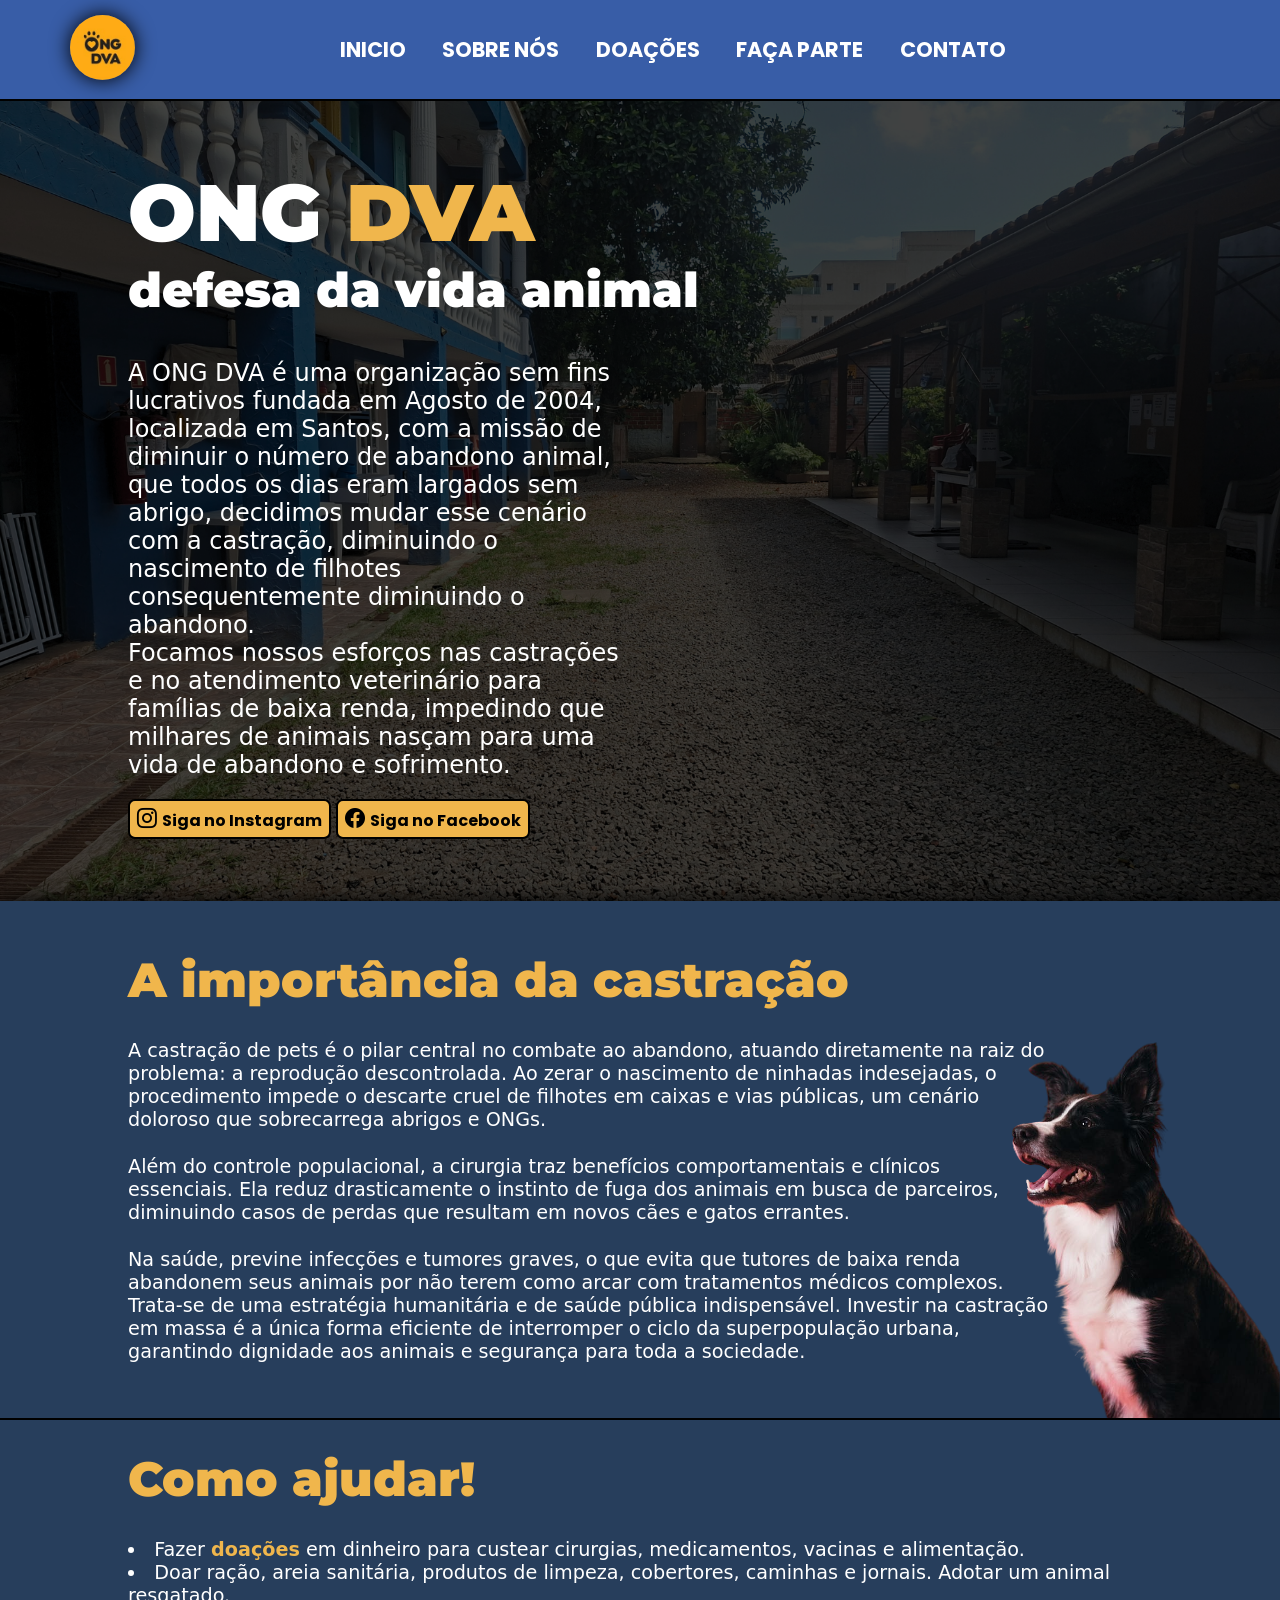
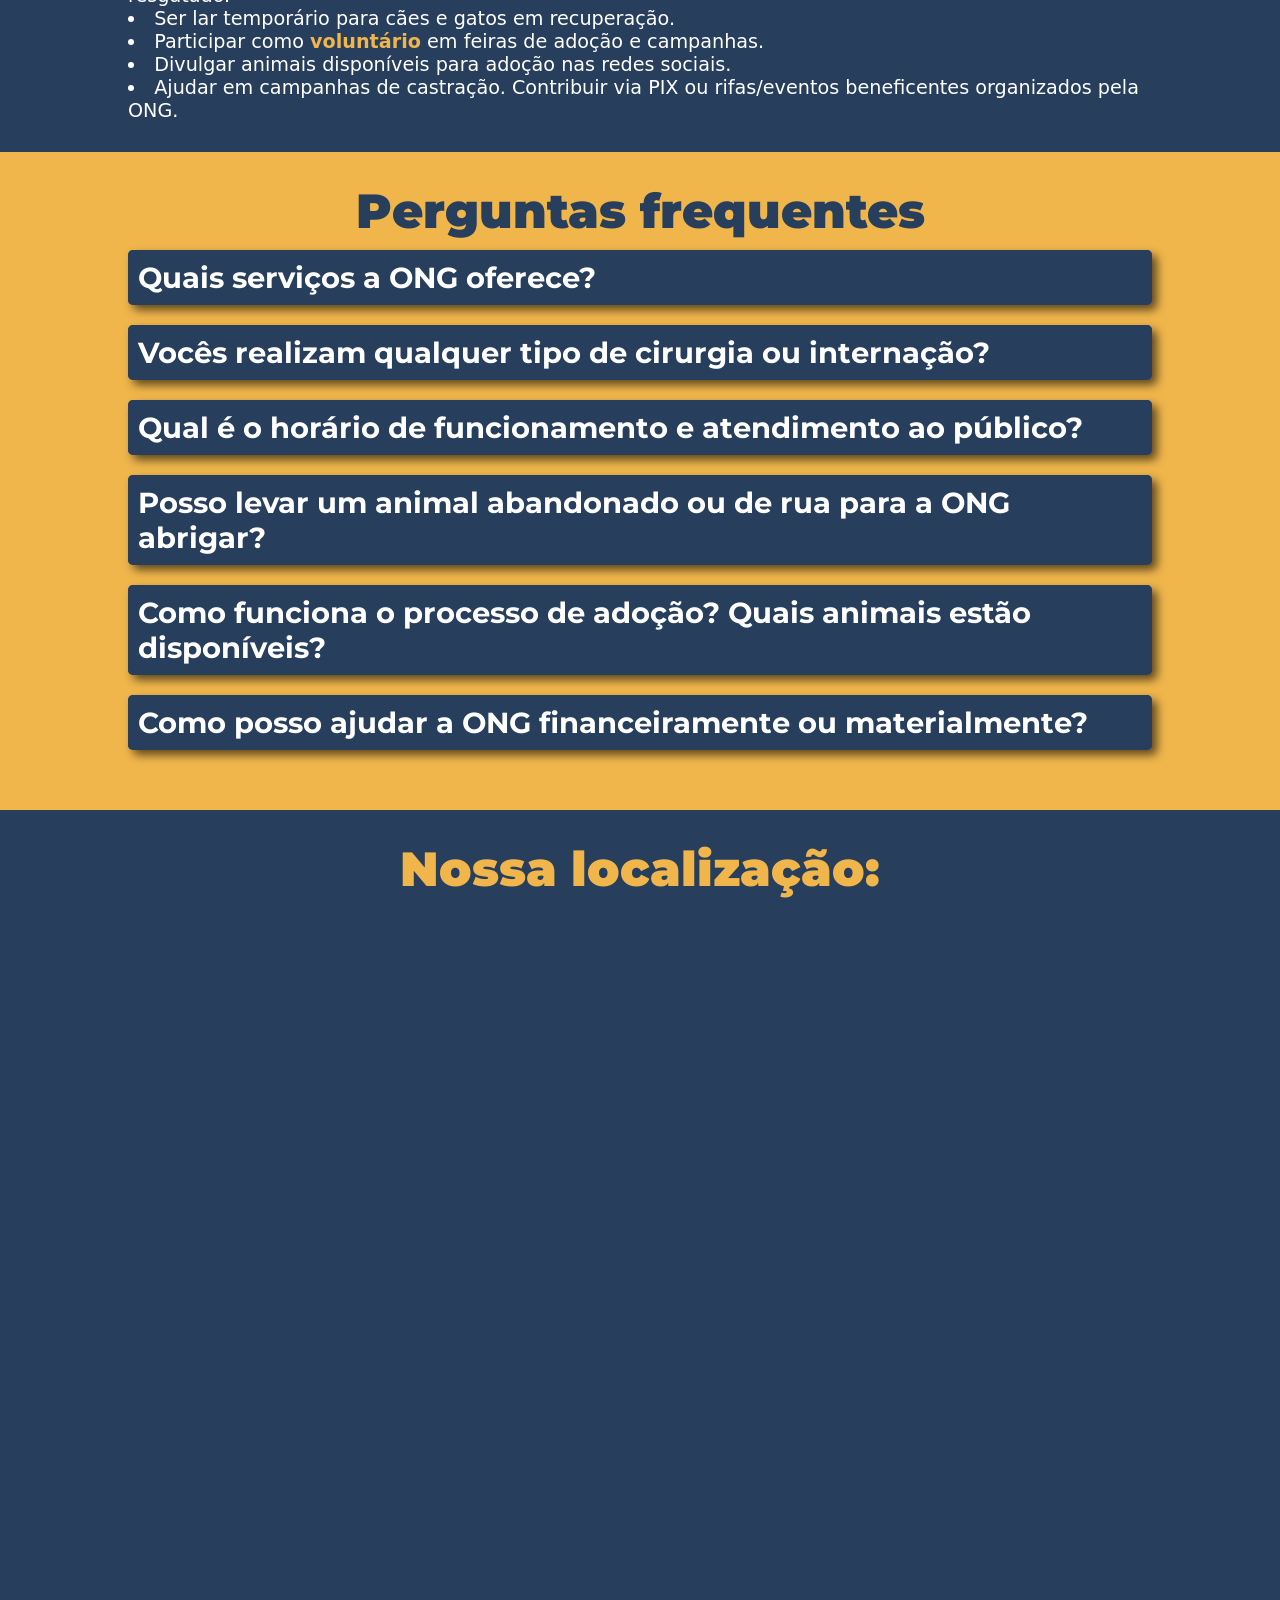
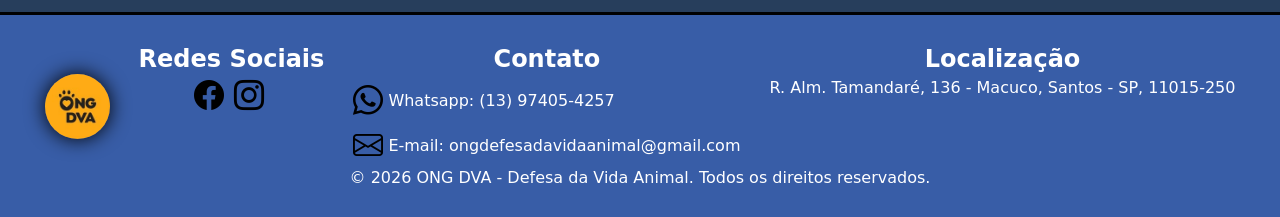
==== commit e79f0d37: "homepage finalizada" ====
--- a/index.html
+++ b/index.html
@@ -24,14 +24,18 @@
         </nav>
         <aside></aside>
     </header>
-    <section id="sobre-nos">
-        <aside id="texto-sobre-nos">
+    <article id="sobre-nos">
+        <section id="texto-sobre-nos">
             <h1>ONG <span id="texto-destaque">DVA</span></h1>
             <h2>defesa da vida animal</h2>
             <p>A ONG DVA é uma organização sem fins lucrativos fundada em Agosto de 2004, localizada em Santos, com a missão de diminuir o número de abandono animal, que todos os dias eram largados sem abrigo, decidimos mudar esse cenário com a castração, diminuindo o nascimento de filhotes consequentemente diminuindo o abandono.</p>
             <p>Focamos nossos esforços nas castrações e no atendimento veterinário para famílias de baixa renda, impedindo que milhares de animais nasçam para uma vida de abandono e sofrimento.</p>
-        </aside>
-    </section>
+            <aside id="redes-sobre-nos">
+                <a href="https://www.instagram.com/ongdva/" target="_blank" id="instagram-sobre-nos"><i class="bi bi-instagram"></i>Siga no Instagram</a>
+                <a href="https://web.facebook.com/ongdva/?locale=pt_BR&_rdc=1&_rdr" target="_blank"><i class="bi bi-facebook"></i>Siga no Facebook</a>
+            </aside>
+        </section>
+    </article>
     <main>
         <section id="castracao">
             <aside id="texto-castracao">
@@ -53,15 +57,37 @@
                 <section id="secao-como-ajudar">
                     <h2>Como ajudar!</h2>
                     <ul class="lista-infografico">
-                        <li>Castração de cães e gatos para controle populacional.</li>
-                        <li>Atendimentos veterinários.</li>
-                        <li>Cirurgias e tratamentos clínicos.</li>
-                        <li>Resgate e acolhimento de animais.</li>
-                        <li>Campanhas de adoção responsável.</li>
-                        <li>Doação de ração e apoio a protetores independentes.</li>
+                        <li>
+                            Fazer <a href="doacoes.html">doações</a> em dinheiro para custear
+                            cirurgias, medicamentos, vacinas e
+                            alimentação.
+                        </li>
+                        <li>
+                            Doar ração, areia sanitária, produtos de
+                            limpeza, cobertores, caminhas e jornais.
+                            Adotar um animal resgatado.
+                        </li>
+                        <li>
+                            Ser lar temporário para cães e gatos em
+                            recuperação.
+                        </li>
+                        <li>
+                            Participar como <a href="voluntario.html">voluntário</a> em feiras de adoção
+                            e campanhas.
+                        </li>
+                        <li>
+                            Divulgar animais disponíveis para adoção nas
+                            redes sociais.
+                        </li>
+                        <li>
+                            Ajudar em campanhas de castração.
+                            Contribuir via PIX ou rifas/eventos beneficentes
+                            organizados pela ONG.
+                        </li>
                     </ul>
                 </section>
             </section>
+            <img src="img/Design sem nome(5).png" alt="gato olhando o texto" width="300">
         </article>
         <article id="perguntas-frequentes">
             <h2>Perguntas frequentes</h2>
--- a/css/main.css
+++ b/css/main.css
@@ -70,18 +70,23 @@
 nav > ul > li > a:hover{
     color: var(--cor-de-fundo);
 }
-
+/* fim do header */
 /* Começo do main */
+
 h2{
     font-size: 3em;
     font-family: var(--fonte-titulo);
     font-weight: 900;
+    color: var(--cor-de-fundo);
 }
 h1{
     font-family: var(--fonte-titulo);
     font-weight: 900;
     font-size: 5em;
 }
+
+/* começo do sobre nós */
+
 #sobre-nos{
     width: 100%;
     height: 800px;
@@ -120,7 +125,26 @@
 #texto-destaque{
     color: var(--cor-de-fundo);
 }
-
+#redes-sobre-nos > a{
+    display: inline-block;
+    text-decoration: none;
+    color: black;
+    padding: 3px 7px;
+    border-radius: 7px;
+    background-color: var(--cor-de-fundo);
+    margin-top: 20px;
+    border: 2px solid black;
+    font-weight: bold;
+    font-family: var(--fonte-secundaria);
+}
+
+#redes-sobre-nos > a > i{
+   font-size: 20px;
+   color: black;
+}
+
+
+/* Fim sobre nos */
 #castracao{
     
     background-color: var(--cor-titulo);
@@ -142,7 +166,8 @@
     flex-direction: column;
     justify-content: space-between;
 }
-#texto-castracao > h2{
+#texto-castracao > h2,
+#secao-como-ajudar > h2{
     margin-bottom: 30px;
 }
 #texto-castracao > p{
@@ -168,6 +193,8 @@
 #infografico-posicionamento{
     width: 80%;
     margin: auto;
+    display: flex;
+    justify-content: flex-end;
 }
 #servicos-prestados{
     float: right;
@@ -178,15 +205,39 @@
     color: white;
     padding: 30px 0px;
     border-top: 2px solid black;
-}
-#infografico > #infografico-posicionamento >  h2 {
-    border-bottom: 2px solid var(--cor-de-fundo);
+    position: relative;
+    overflow: hidden;
+}
+#secao-como-ajudar{
+    
 }
 .lista-infografico{
     list-style-position: inside;
     text-align: left;
-}
-
+    
+}
+.lista-infografico > li{
+    font-size: 1.2em;
+}
+.lista-infografico > li > a{
+    color: var(--cor-de-fundo);
+    text-decoration: none;
+    cursor: pointer;
+    font-weight: 700;
+}
+#infografico > img{
+    position: absolute;
+    top: 0px;
+    left: -300px;
+    transition: 1s;
+    transform: rotate(15deg);
+}
+#infografico:hover > img{
+    position: absolute;
+    top: 0px;
+    left: -100px;
+    
+}
 /* Perguntas frequentes */
 
 #perguntas-frequentes{
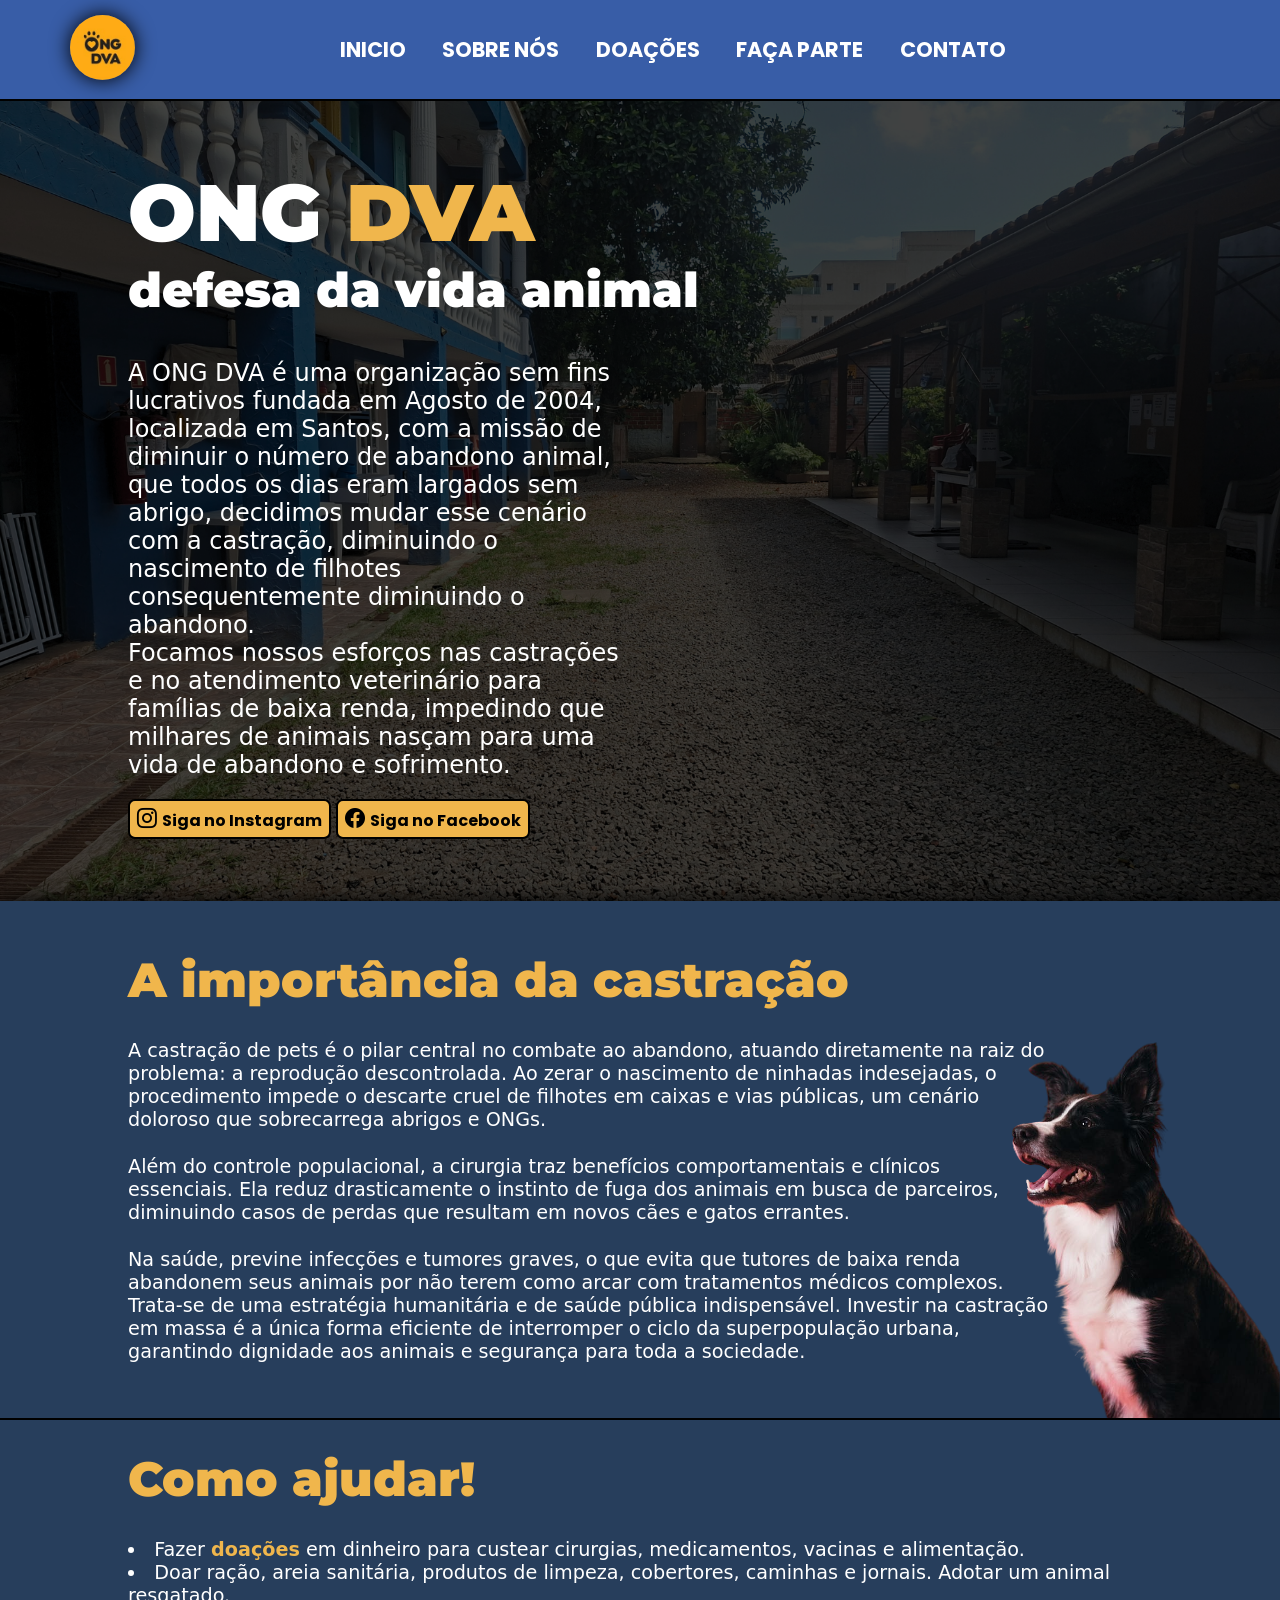
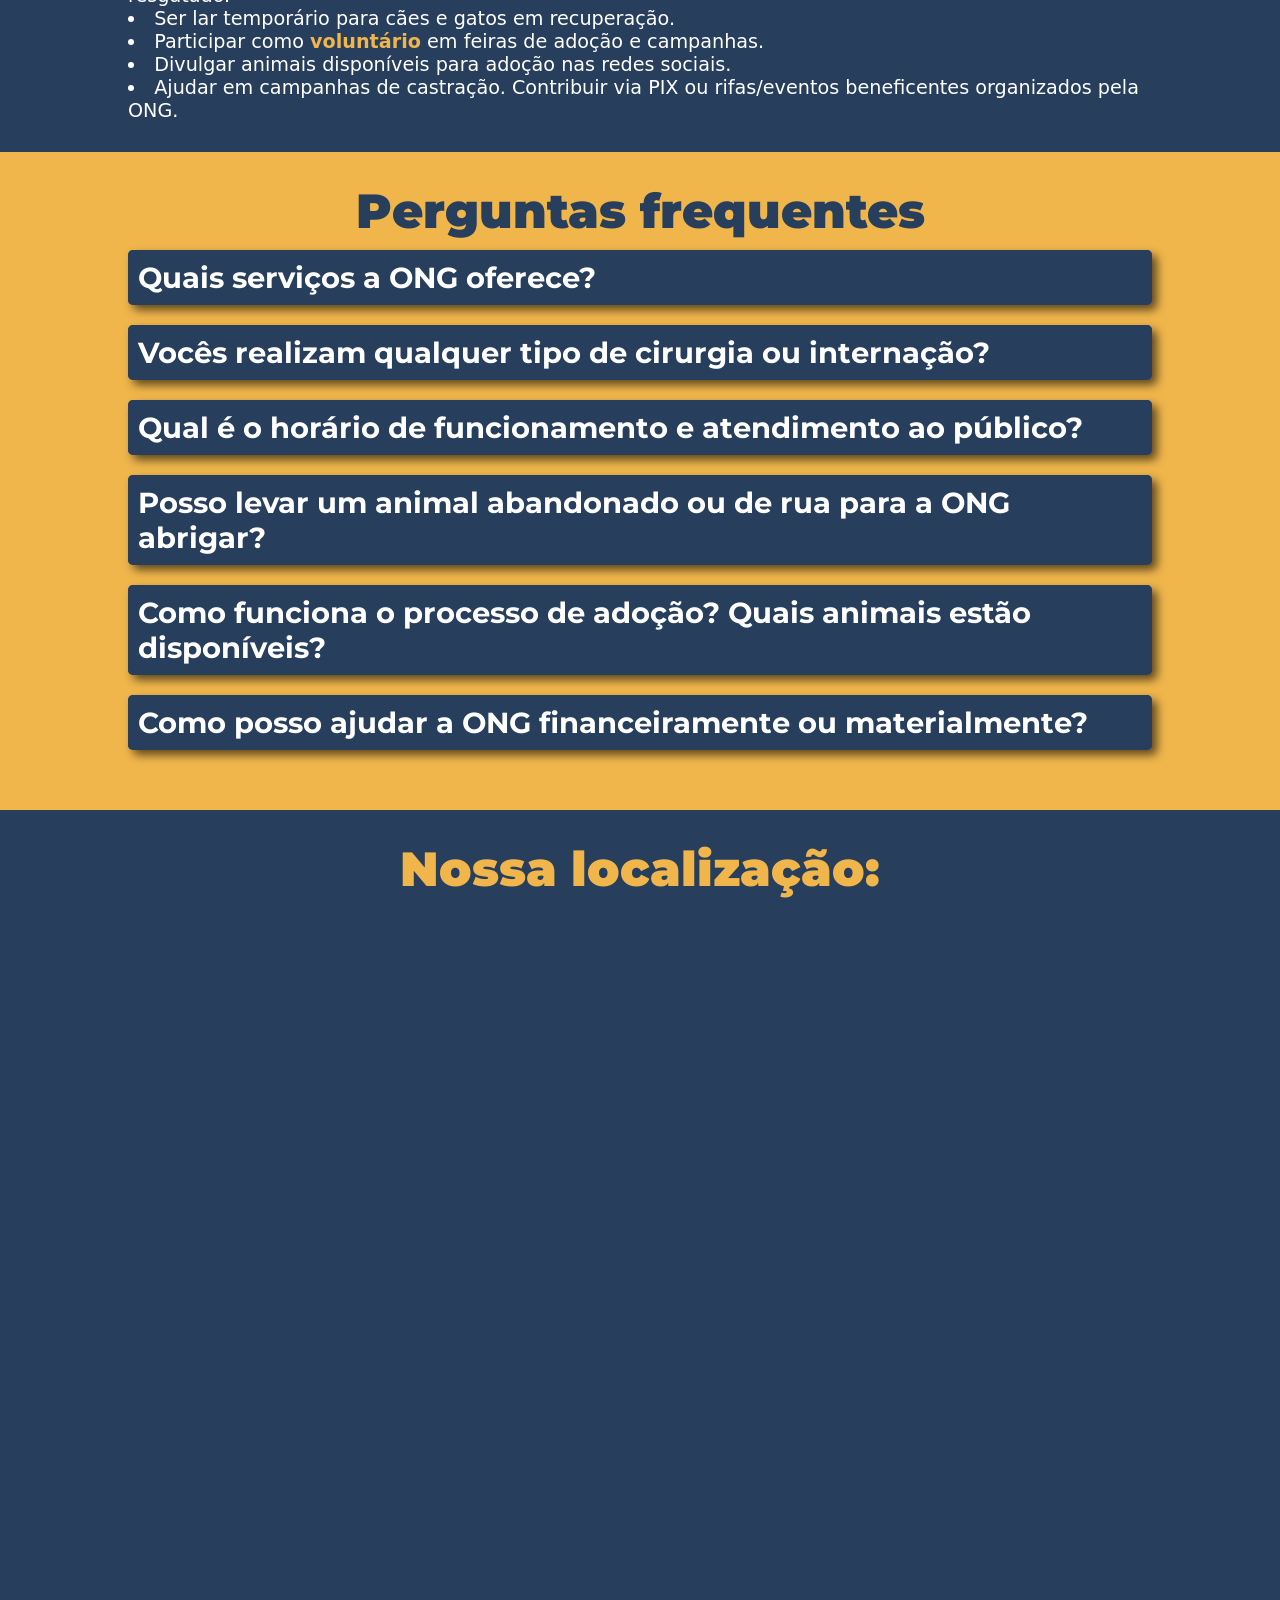
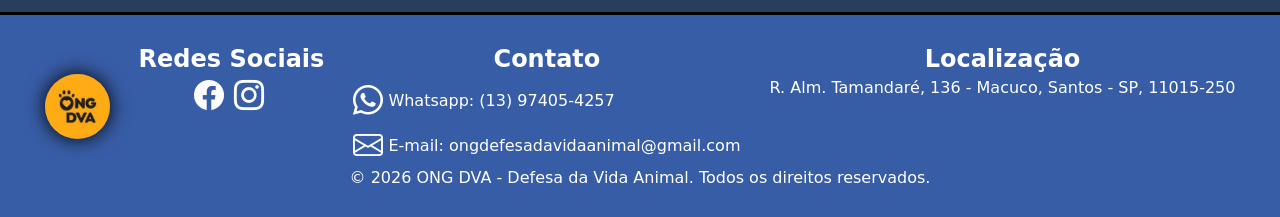
==== commit 4d1514ca: "Alterações" ====
--- a/index.html
+++ b/index.html
@@ -129,7 +129,7 @@
                         <h3>Como funciona o processo de adoção? Quais animais estão disponíveis?</h3>
                     </div>
                     <div id="resposta-e" class="resposta-pergunta-frequente">
-                        <p></p>
+                        <p>Para adotar um animalzinho, é preciso visitar a ONG e conhecer o pet. Também fazemos uma breve conversa para garantir que ele irá para um lar seguro e adequado. Alguns animais têm necessidades específicas, como gatos, que geralmente são adotados apenas para lares com telas de proteção.</p>
                     </div>
                 </aside>
                 <aside class="caixas-perguntas-frequentes">
@@ -157,8 +157,8 @@
             <img src="img/logo.jpg" alt="logo da ONG DVA" class="logo-customizada">
             <aside class="footer-box">
                 <h3>Redes Sociais</h3>
-                <a href=""><i class="bi bi-facebook"></i></a>
-                <a href=""><i class="bi bi-instagram"></i></a>
+                <a href="https://web.facebook.com/ongdva/?locale=pt_BR&_rdc=1&_rdr" target="_blank"><i class="bi bi-facebook"></i></a>
+                <a href="https://www.instagram.com/ongdva/" target="_blank"><i class="bi bi-instagram"></i></a>
             </aside>
             <aside class="footer-box">
                 <h3>Contato</h3>
--- a/css/main.css
+++ b/css/main.css
@@ -194,7 +194,7 @@
     width: 80%;
     margin: auto;
     display: flex;
-    justify-content: flex-end;
+    
 }
 #servicos-prestados{
     float: right;
@@ -207,9 +207,6 @@
     border-top: 2px solid black;
     position: relative;
     overflow: hidden;
-}
-#secao-como-ajudar{
-    
 }
 .lista-infografico{
     list-style-position: inside;
@@ -307,7 +304,7 @@
     justify-content: space-around;
 }
 .bi {
-    color: black;
+    color: white;
     font-size: 30px;
     margin: 5px 5px 5px 0px;
 }
@@ -345,8 +342,18 @@
     text-decoration: none;
 }
 
-.bi-whatsapp{
-    color: black;
-}
+
 
 /* Whatsapp */
+
+.titulo-h1{
+    font-family: var(--fonte-titulo);
+    color: #ffffff;
+    text-align: center;
+    font-size: 60px;
+    background-color: var(--cor-titulo);
+    width: 800px;
+    border-radius: 30px;
+    margin: 0 auto;
+    margin-bottom: 40px;
+}
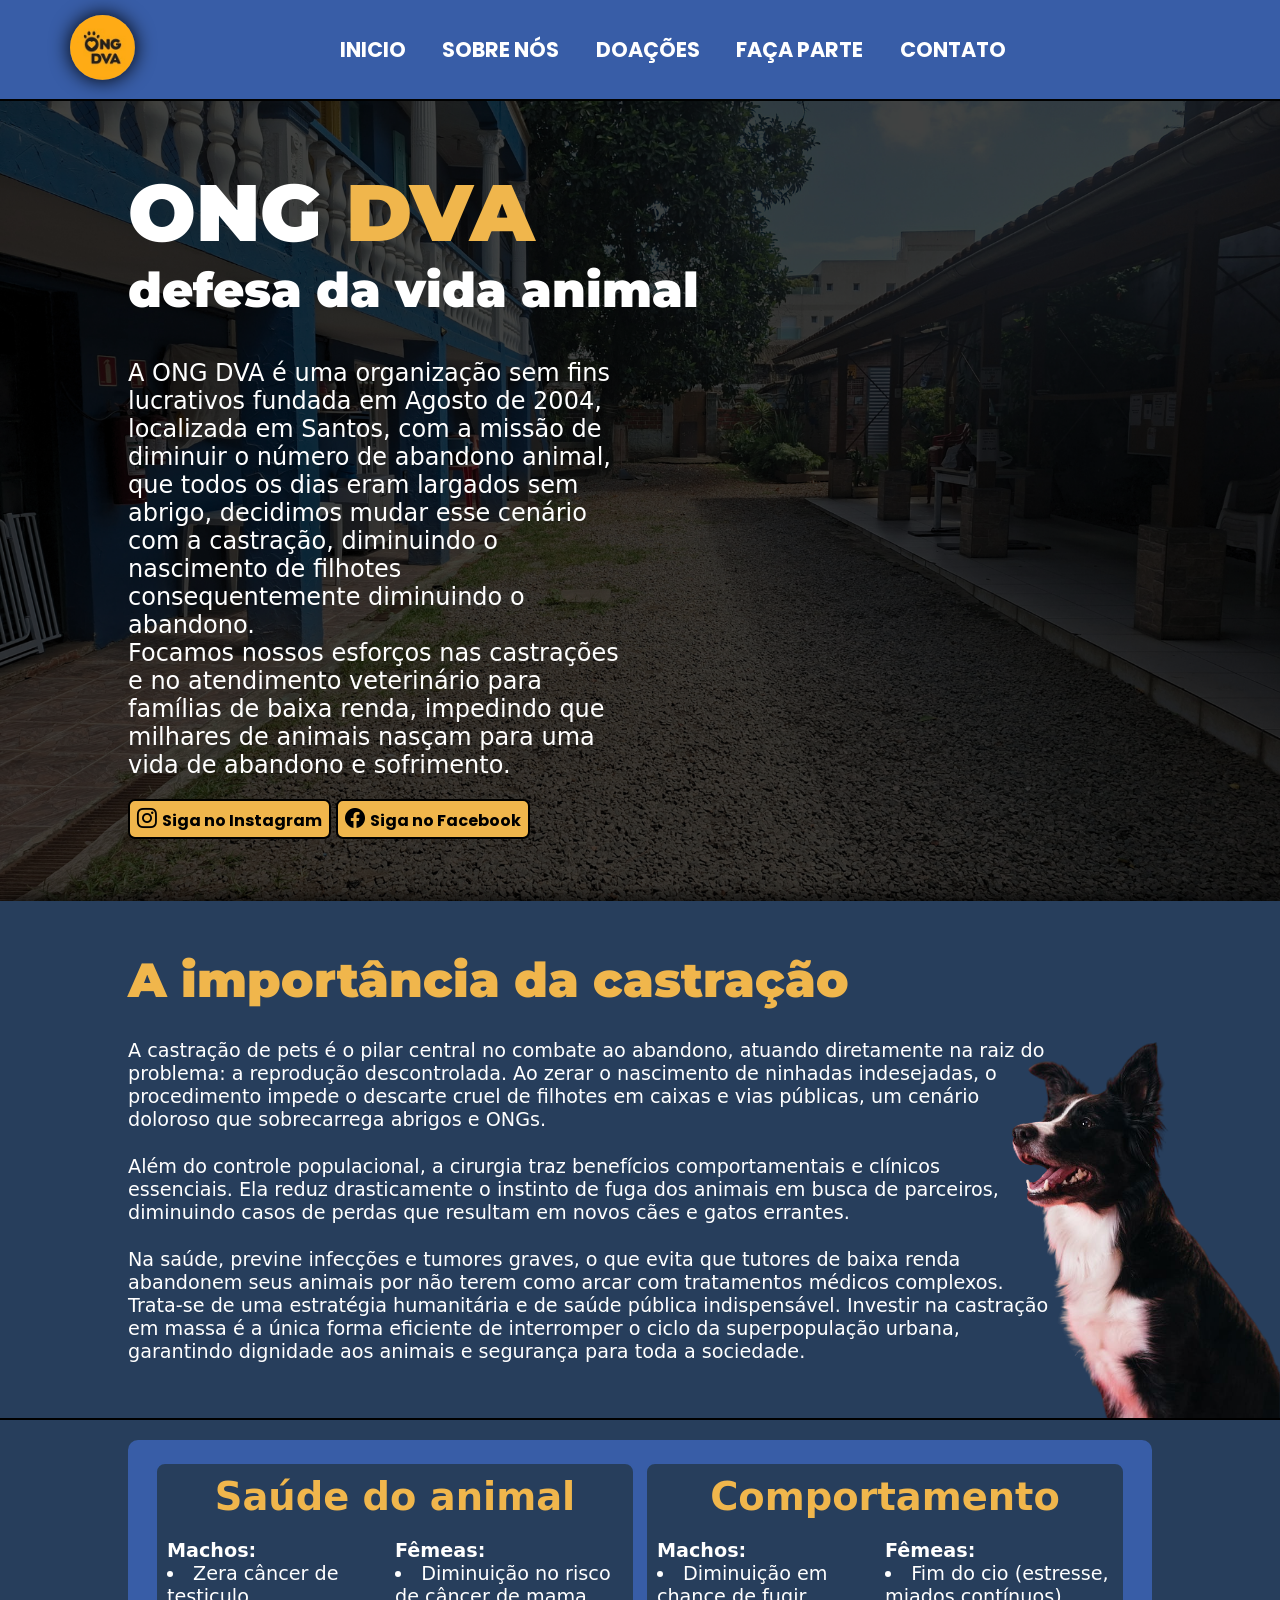
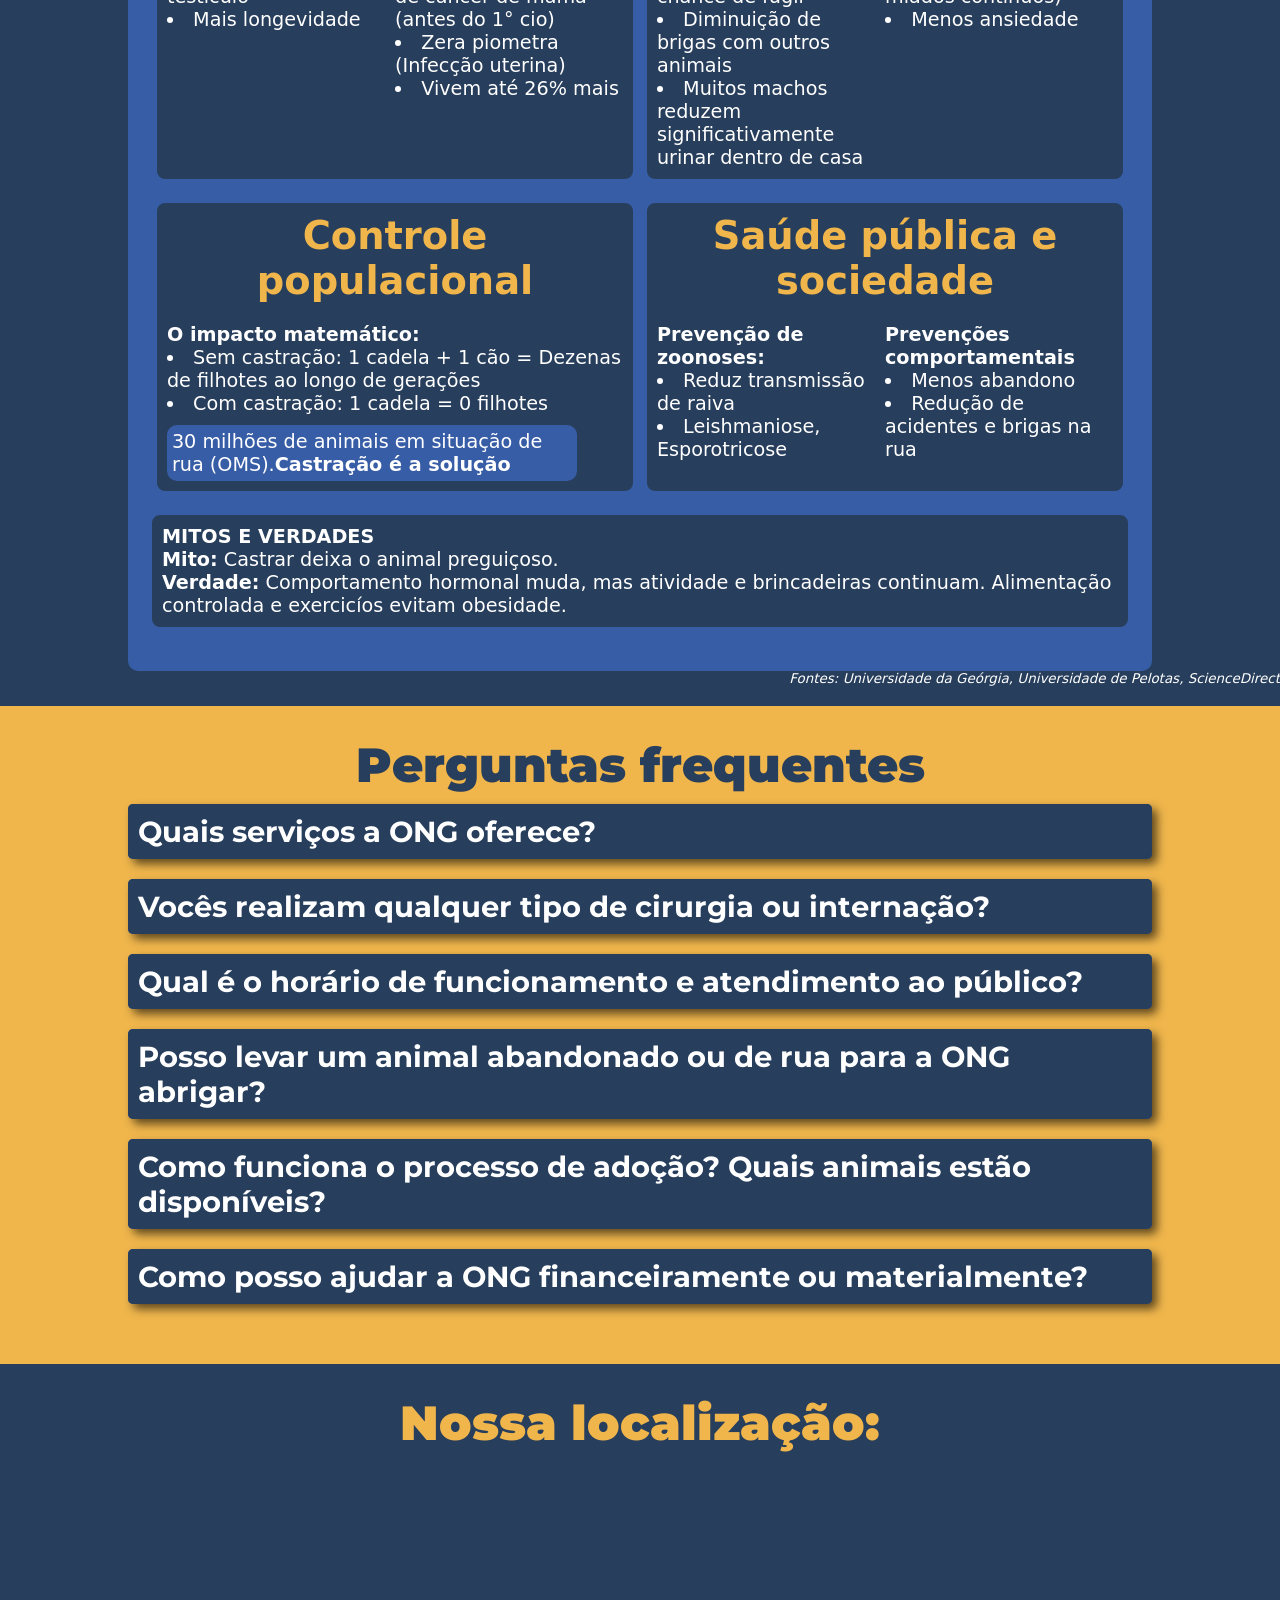
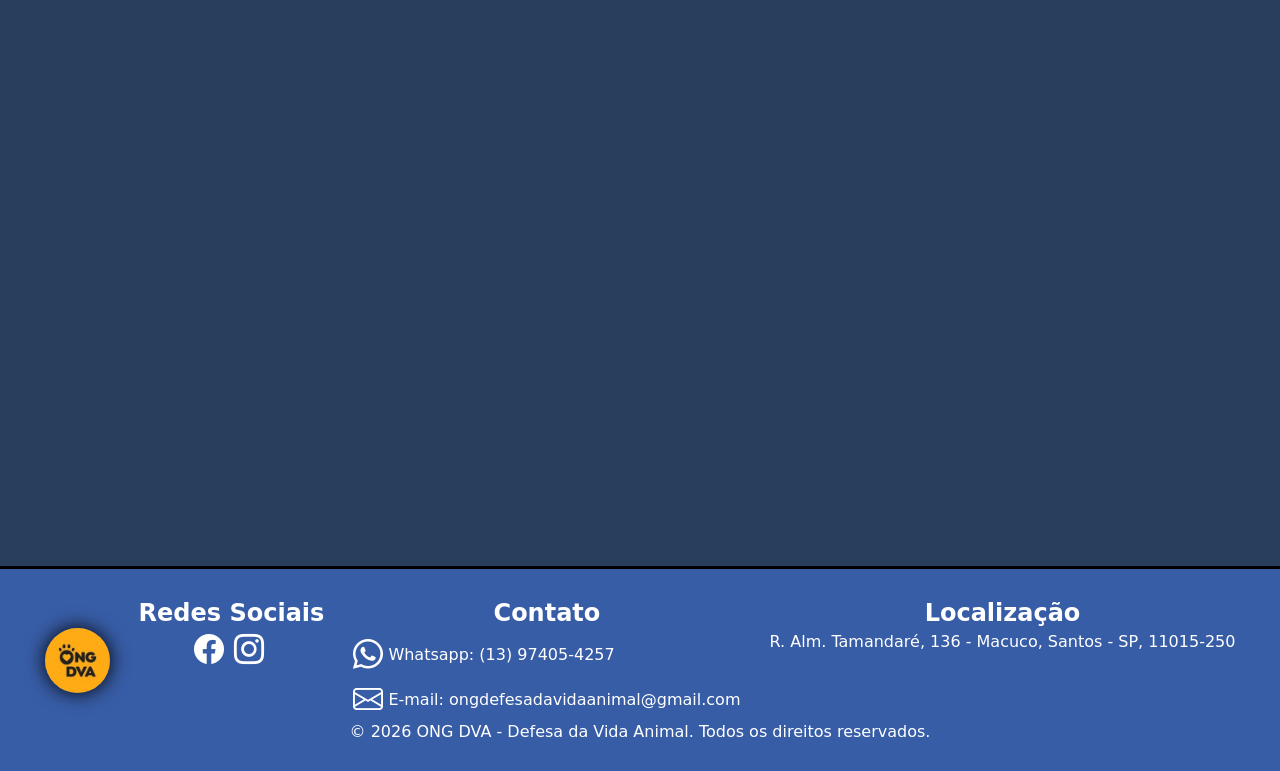
==== commit c463e724: "finalização" ====
--- a/index.html
+++ b/index.html
@@ -52,43 +52,93 @@
                 <!-- <a href="#" id="link-saiba-mais-castracao">Saiba mais!</a> -->
             </aside>           
         </section>
-        <article id="infografico">
-            <section id="infografico-posicionamento">
-                <section id="secao-como-ajudar">
-                    <h2>Como ajudar!</h2>
-                    <ul class="lista-infografico">
-                        <li>
-                            Fazer <a href="doacoes.html">doações</a> em dinheiro para custear
-                            cirurgias, medicamentos, vacinas e
-                            alimentação.
-                        </li>
-                        <li>
-                            Doar ração, areia sanitária, produtos de
-                            limpeza, cobertores, caminhas e jornais.
-                            Adotar um animal resgatado.
-                        </li>
-                        <li>
-                            Ser lar temporário para cães e gatos em
-                            recuperação.
-                        </li>
-                        <li>
-                            Participar como <a href="voluntario.html">voluntário</a> em feiras de adoção
-                            e campanhas.
-                        </li>
-                        <li>
-                            Divulgar animais disponíveis para adoção nas
-                            redes sociais.
-                        </li>
-                        <li>
-                            Ajudar em campanhas de castração.
-                            Contribuir via PIX ou rifas/eventos beneficentes
-                            organizados pela ONG.
-                        </li>
-                    </ul>
-                </section>
-            </section>
+        <section id="infografico">
+            <aside id="infografico-position">
+                <aside class="caixas-infografico">
+                    <h3>Saúde do animal</h3>
+                    <div class="dados-infografico">
+                        <div class="caixa-dados-infografico">
+                            <h4>Machos:</h4>
+                            <ul>
+                                <li>Zera câncer de testiculo</li>
+                                <li>Mais longevidade</li>
+                            </ul>
+                        </div>
+                        <div class="caixa-dados-infografico">
+                            <h4>Fêmeas:</h4>
+                            <ul>
+                                <li>Diminuição no risco de câncer de mama (antes do 1° cio)</li>
+                                <li>Zera piometra (Infecção uterina)</li>
+                                <li>Vivem até 26% mais</li>
+                            </ul>
+                        </div>
+                    </div>
+                </aside>
+                <aside class="caixas-infografico">
+                    <h3>Comportamento</h3>
+                    <div class="dados-infografico">
+                        <div class="caixa-dados-infografico">
+                            <h4>Machos:</h4>
+                            <ul>
+                                <li>Diminuição em chance de fugir</li>
+                                <li>Diminuição de brigas com outros animais</li>
+                                <li>Muitos machos reduzem significativamente  urinar dentro de casa</li>
+                            </ul>
+                        </div>
+                        <div class="caixa-dados-infografico">
+                            <h4>Fêmeas:</h4>
+                            <ul>
+                                <li>Fim do cio (estresse, miados contínuos)</li>
+                                <li>Menos ansiedade</li>
+                            </ul>
+                        </div>
+                    </div>
+                </aside>
+                <aside class="caixas-infografico">
+                    <h3>Controle populacional</h3>
+                    <div class="dados-infografico">
+                        <div class="caixa-dados-infografico" id="caixa-dados-infografico-unico">
+                            <h4>O impacto matemático:</h4>
+                            <ul>
+                                <li>Sem castração: 1 cadela + 1 cão = Dezenas de filhotes ao longo de gerações</li>
+                                <li>Com castração: 1 cadela = 0 filhotes</li>
+                                <div id="solucao-castracao">
+                                    <p>30 milhões de animais em situação de rua (OMS).<strong>Castração é a solução</strong></p>
+                                </div>
+                            </ul>
+                        </div>
+                    </div>
+                </aside>
+                <aside class="caixas-infografico">
+                    <h3>Saúde pública e sociedade</h3>
+                    <div class="dados-infografico">
+                        <div class="caixa-dados-infografico">
+                            <h4>Prevenção de zoonoses:</h4>
+                            <ul>
+                                <li>Reduz transmissão de raiva</li>
+                                <li>Leishmaniose, Esporotricose</li>
+                            </ul>
+                        </div>
+                        <div class="caixa-dados-infografico">
+                            <h4>Prevenções comportamentais</h4>
+                            <ul>
+                                <li>Menos abandono</li>
+                                <li>Redução de acidentes e brigas na rua</li>
+                            </ul>
+                        </div>
+                    </div>
+                </aside>
+                <aside class="caixas-infografico" id="caixa-mitos-e-verdades">
+                    <div>
+                        <h4>MITOS E VERDADES</h4>
+                        <p><strong>Mito:</strong> Castrar deixa o animal preguiçoso.</p>
+                        <p><strong>Verdade:</strong> Comportamento hormonal muda, mas atividade e brincadeiras continuam. Alimentação controlada e exercicíos evitam obesidade.</p>
+                    </div>
+                </aside>
+            </aside>
+            <p id="fontes"><cite>Fontes: <a href="https://news.uga.edu/uga-research-finds-sterilized-dogs-live-longer/" target="_blank">Universidade da Geórgia</a><a href="https://wp.ufpel.edu.br/empauta/a-importancia-da-castracao/" target="_blank">, Universidade de Pelotas</a><a href="https://www.sciencedirect.com/science/article/abs/pii/S0303720702002617#:~:text=(57.1,it%20does%20favour%20tumor%20progression" target="_blank">, ScienceDirect</a></cite></p>
             <img src="img/Design sem nome(5).png" alt="gato olhando o texto" width="300">
-        </article>
+        </section>
         <article id="perguntas-frequentes">
             <h2>Perguntas frequentes</h2>
             <section id="perguntas-frequentes-posicionamento">
--- a/css/main.css
+++ b/css/main.css
@@ -196,44 +196,98 @@
     display: flex;
     
 }
+
 #servicos-prestados{
     float: right;
     width: 500px;
 }
+
 #infografico{
-    background-color: var(--cor-titulo);
-    color: white;
-    padding: 30px 0px;
     border-top: 2px solid black;
+    background-color: var(--cor-titulo);
+    padding: 20px 0px;
+    font-size: 1.2em;
     position: relative;
     overflow: hidden;
 }
-.lista-infografico{
+#infografico-position{
+    width: 80%;
+    margin: auto;
+    background-color: var(--azul-claro);
+    border: 2px solid var(--azul-claro);
+    border-radius: 10px;
+    display: flex;
+    justify-content: space-around;
+    flex-wrap: wrap;
+    padding: 20px;
+}
+.caixas-infografico{
+    width: 49%;
+    text-align: center;
+    border: 2px solid var(--azul-claro);
+    border-radius: 10px;
+    margin-bottom: 20px;
+    color: var(--cor-de-fundo);
+    padding: 10px;
+    background-color: var(--cor-titulo);
+}
+.caixas-infografico > h3{
+    margin-bottom: 20px;
+}
+#caixa-mitos-e-verdades{
+    width: 100%;
+    color: white;
+    text-align: left;
+}
+.dados-infografico{
+    display: flex;
+    color: white;
+}
+.caixa-dados-infografico{
+    width: 50%;
+    text-align: left;
+}
+#caixa-dados-infografico-unico{
+    width: 100%;
+}
+.caixa-dados-infografico > ul{
+    
     list-style-position: inside;
-    text-align: left;
-    
-}
-.lista-infografico > li{
-    font-size: 1.2em;
-}
-.lista-infografico > li > a{
-    color: var(--cor-de-fundo);
-    text-decoration: none;
-    cursor: pointer;
-    font-weight: 700;
+}
+.caixas-infografico > h3{
+    font-size: 2em;
+
+}
+#solucao-castracao{
+    background-color: var(--azul-claro);
+    padding: 5px;
+    border-radius: 10px;
+    width: 90%;
+    margin-top: 10px;
 }
 #infografico > img{
     position: absolute;
-    top: 0px;
+    top: 450px;
     left: -300px;
     transition: 1s;
     transform: rotate(15deg);
+    overflow: hidden;
 }
 #infografico:hover > img{
     position: absolute;
-    top: 0px;
+    top: 450px;
     left: -100px;
     
+}
+#fontes{
+    text-align: right;
+    color: white;
+    font-size: 0.7em;
+}
+#fontes > cite > a{
+    color: white;
+    text-decoration: none;
+
 }
 /* Perguntas frequentes */
 
@@ -318,6 +372,7 @@
 }
 .resposta-pergunta-frequente{
     display: none;
+    
 }
 
 /* Whatsapp */
@@ -355,5 +410,6 @@
     width: 800px;
     border-radius: 30px;
     margin: 0 auto;
+    margin-top: 40px;
     margin-bottom: 40px;
 }
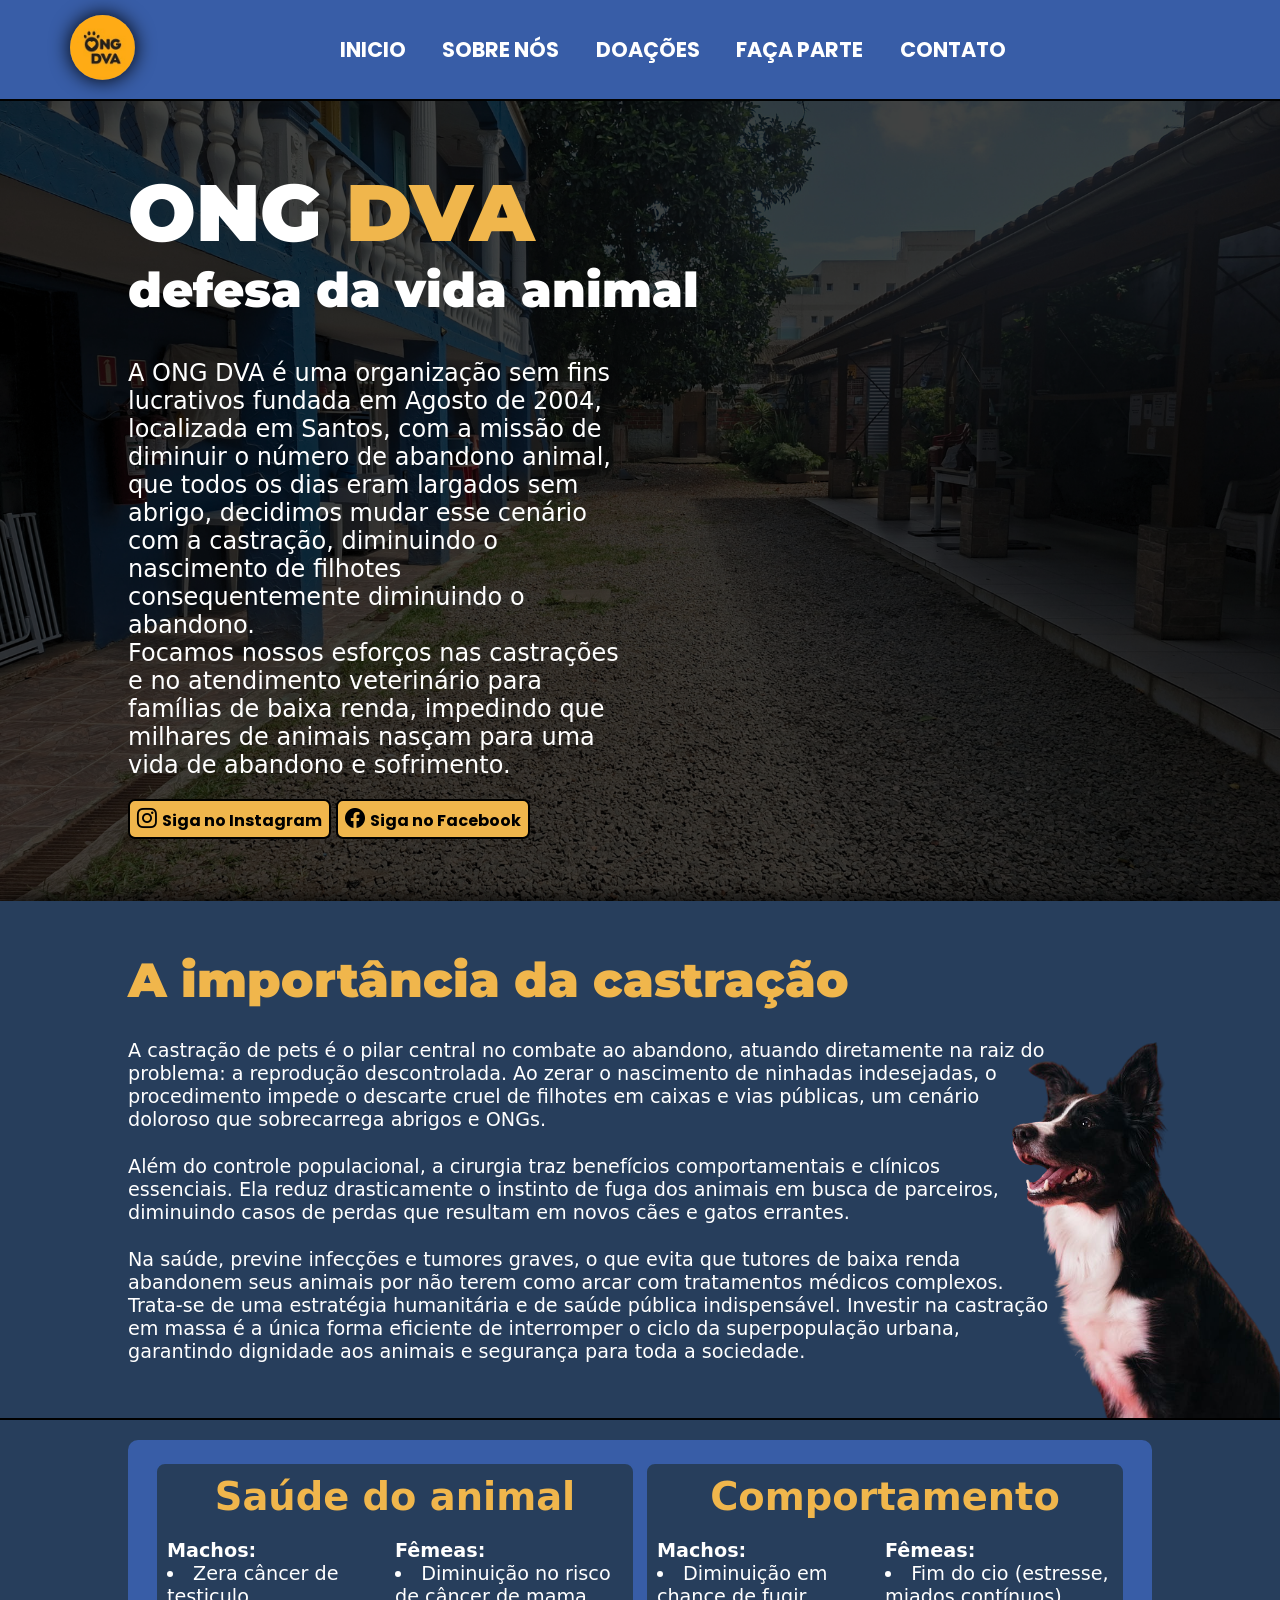
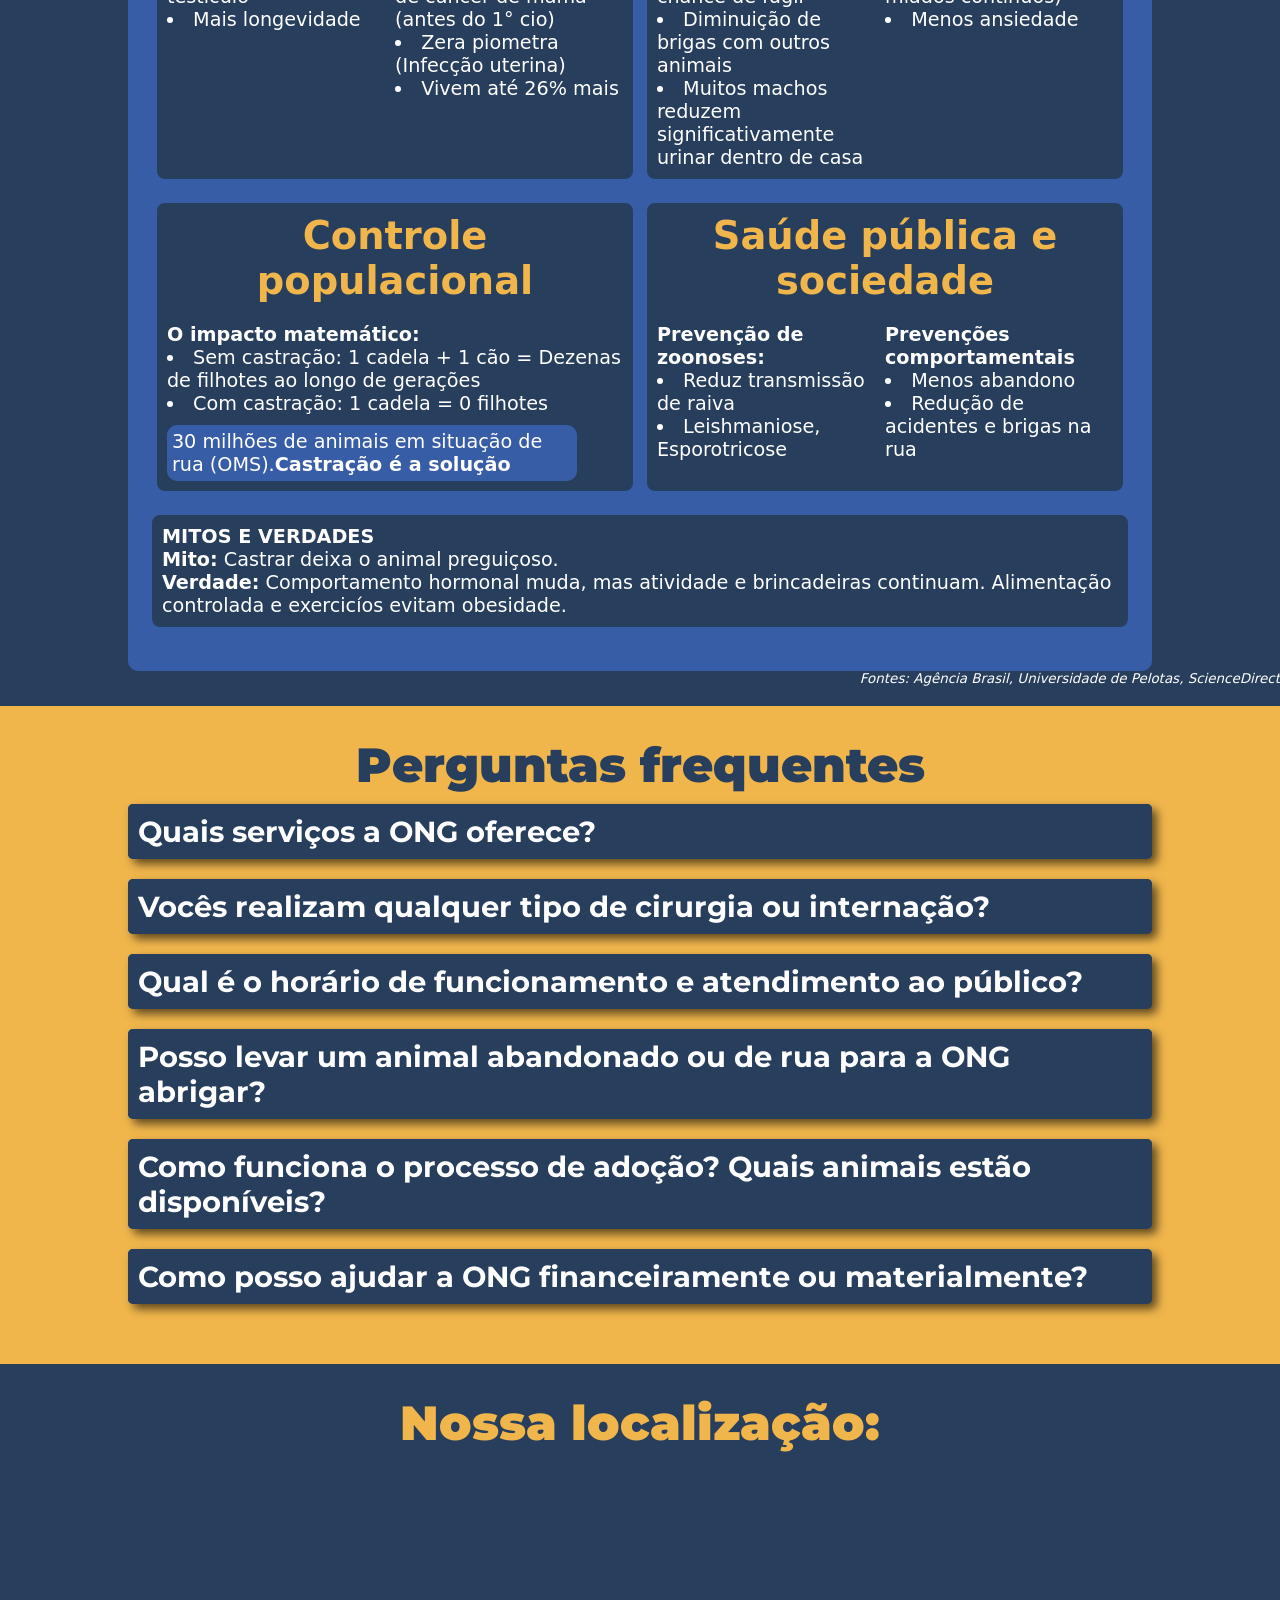
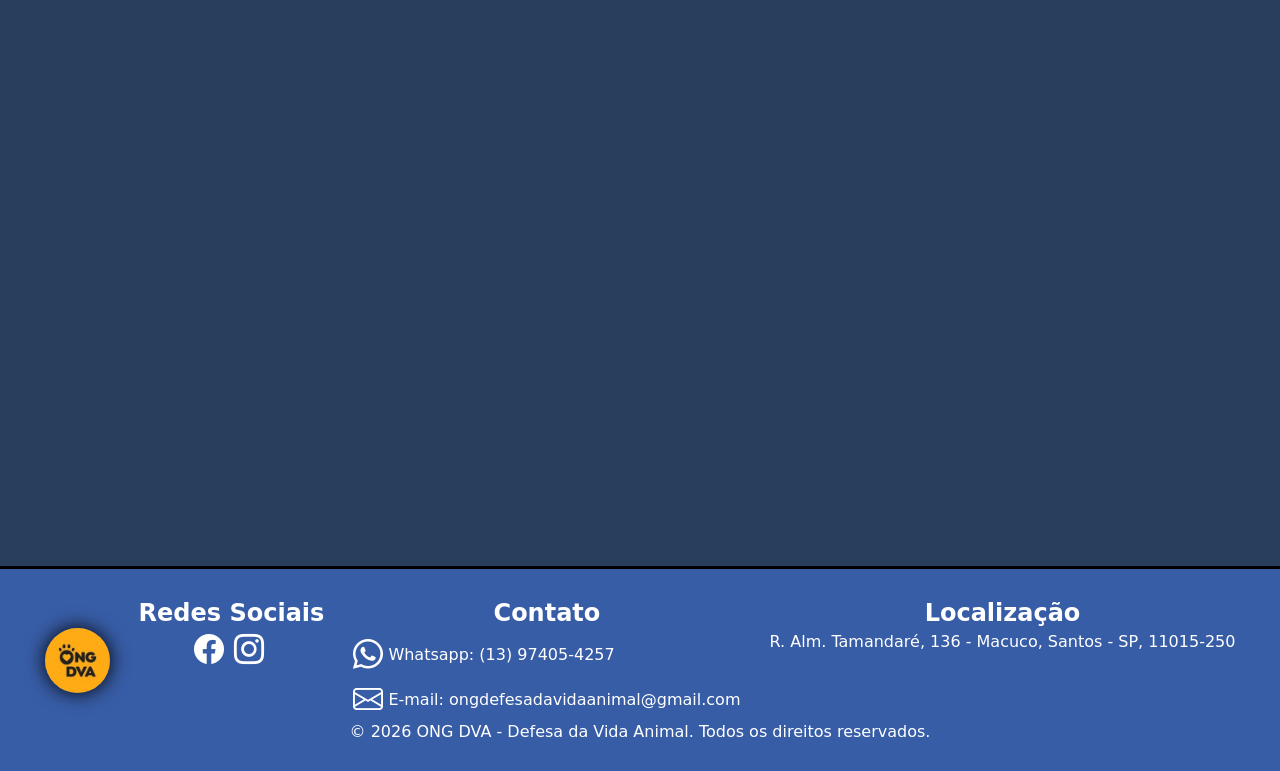
==== commit cb58ff16: "." ====
--- a/index.html
+++ b/index.html
@@ -136,7 +136,7 @@
                     </div>
                 </aside>
             </aside>
-            <p id="fontes"><cite>Fontes: <a href="https://news.uga.edu/uga-research-finds-sterilized-dogs-live-longer/" target="_blank">Universidade da Geórgia</a><a href="https://wp.ufpel.edu.br/empauta/a-importancia-da-castracao/" target="_blank">, Universidade de Pelotas</a><a href="https://www.sciencedirect.com/science/article/abs/pii/S0303720702002617#:~:text=(57.1,it%20does%20favour%20tumor%20progression" target="_blank">, ScienceDirect</a></cite></p>
+            <p id="fontes"><cite>Fontes: <a href="https://agenciabrasil.ebc.com.br/geral/noticia/2025-12/brasil-tem-cerca-de-30-milhoes-de-animais-domesticos-abandonados" target="_blank">Agência Brasil</a><a href="https://wp.ufpel.edu.br/empauta/a-importancia-da-castracao/" target="_blank">, Universidade de Pelotas</a><a href="https://www.sciencedirect.com/science/article/abs/pii/S0303720702002617#:~:text=(57.1,it%20does%20favour%20tumor%20progression" target="_blank">, ScienceDirect</a></cite></p>
             <img src="img/Design sem nome(5).png" alt="gato olhando o texto" width="300">
         </section>
         <article id="perguntas-frequentes">
